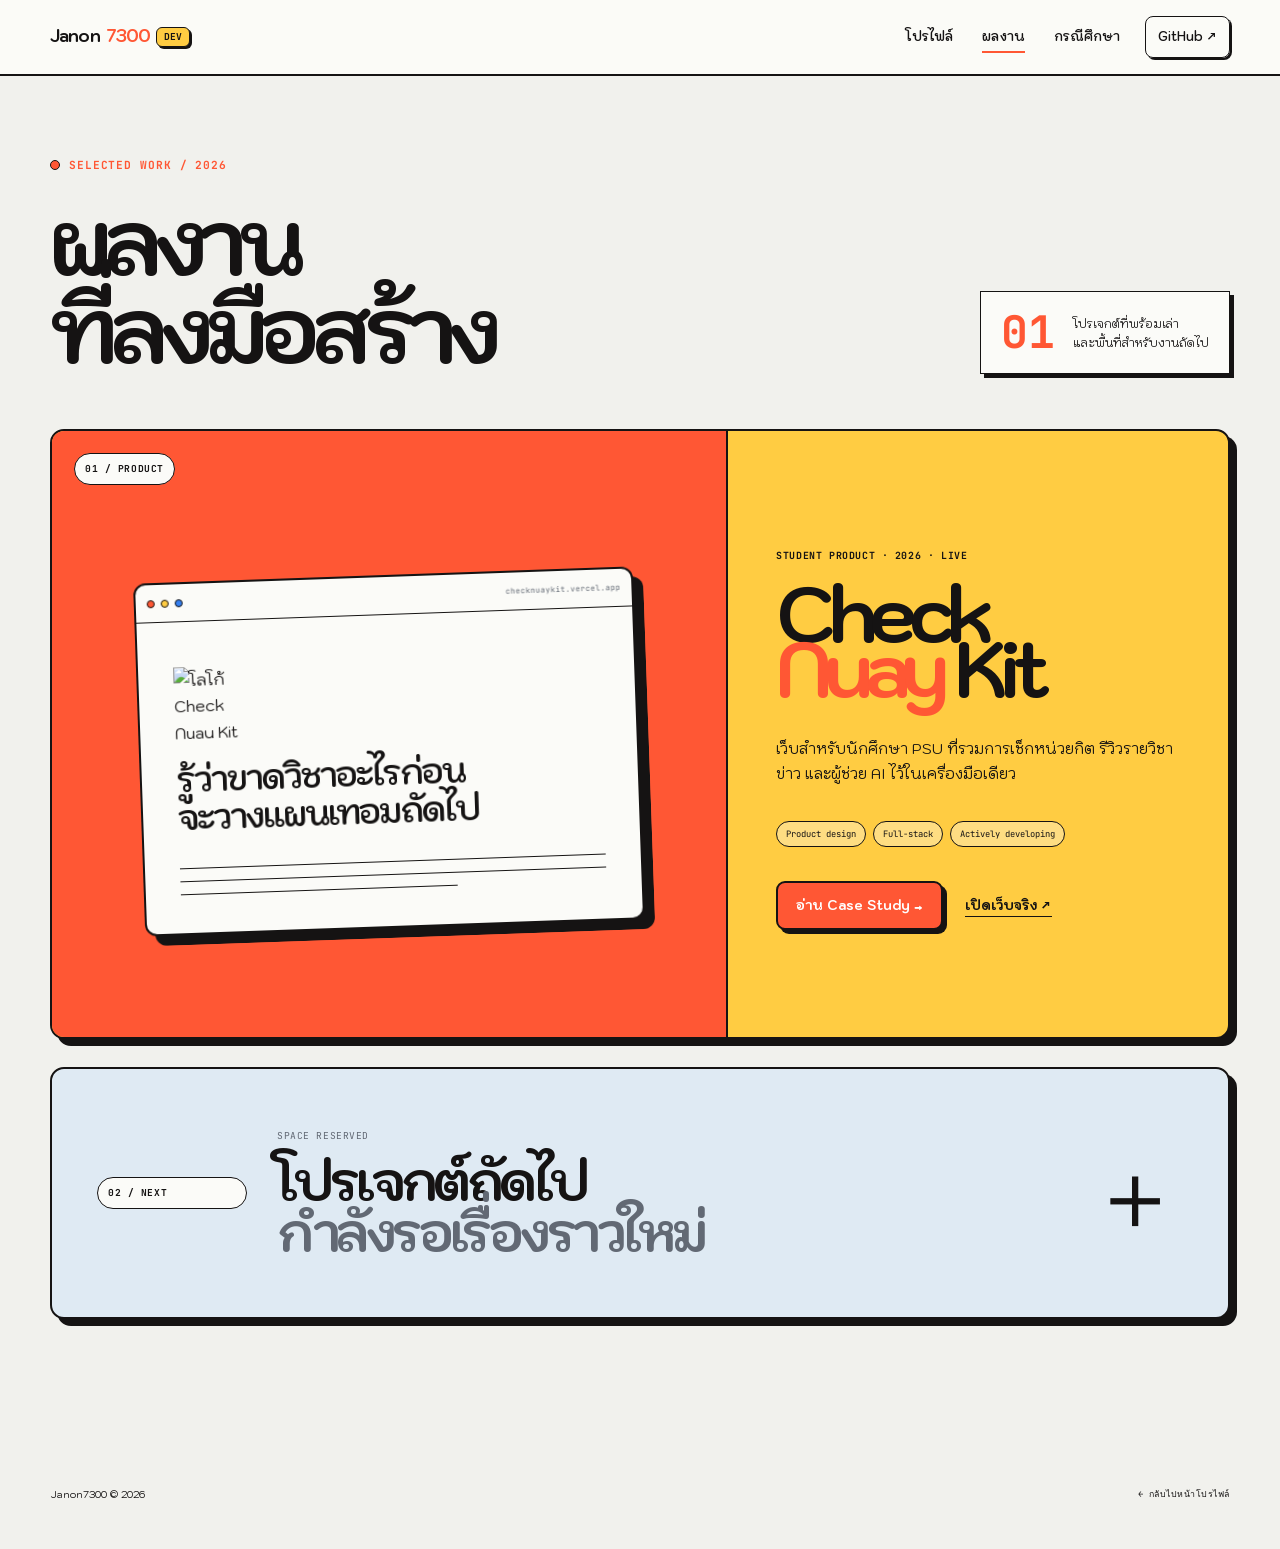
==== projects/index.html @ fec02f74 "Redesign portfolio as three-page case study" ====
<!doctype html>
<html lang="th">
<head>
  <meta charset="utf-8">
  <meta name="viewport" content="width=device-width, initial-scale=1">
  <meta name="description" content="ผลงานของ Janon7300 — ผลิตภัณฑ์ดิจิทัลที่ออกแบบและพัฒนาตั้งแต่แนวคิดถึงใช้งานจริง">
  <meta name="theme-color" content="#f1f1ed">
  <meta property="og:title" content="ผลงาน — Janon7300">
  <meta property="og:type" content="website">
  <meta property="og:url" content="https://janon7300.github.io/projects/">
  <link rel="canonical" href="https://janon7300.github.io/projects/">
  <link rel="preconnect" href="https://fonts.googleapis.com">
  <link rel="preconnect" href="https://fonts.gstatic.com" crossorigin>
  <link href="https://fonts.googleapis.com/css2?family=IBM+Plex+Sans:wght@400;500;600;700&family=IBM+Plex+Sans+Thai:wght@400;500;600;700&family=JetBrains+Mono:wght@400;500;600;700&family=Kodchasan:wght@400;500;600;700&display=swap" rel="stylesheet">
  <link rel="stylesheet" href="../assets/site.css">
  <script src="../assets/site.js" defer></script>
  <title>ผลงาน — Janon7300</title>
</head>
<body class="works-page">
  <a class="skip-link" href="#main">ข้ามไปเนื้อหา</a>
  <header class="site-header">
    <div class="header-inner wrap">
      <a class="brand" href="../">Janon <span>7300</span><b>DEV</b></a>
      <button class="menu-button" type="button" aria-expanded="false" aria-controls="site-nav">MENU</button>
      <nav id="site-nav" aria-label="เมนูหลัก">
        <a href="../">โปรไฟล์</a>
        <a class="is-current" href="./" aria-current="page">ผลงาน</a>
        <a href="./checknuaykit/">กรณีศึกษา</a>
        <a class="nav-github" href="https://github.com/Janon7300" target="_blank" rel="noreferrer">GitHub ↗</a>
      </nav>
    </div>
  </header>

  <main id="main" class="works-main wrap">
    <header class="works-heading" data-reveal>
      <div>
        <p class="eyebrow"><span></span> SELECTED WORK / 2026</p>
        <h1>ผลงาน<br>ที่ลงมือสร้าง</h1>
      </div>
      <div class="works-count">
        <strong>01</strong>
        <p>โปรเจกต์ที่พร้อมเล่า<br>และพื้นที่สำหรับงานถัดไป</p>
      </div>
    </header>

    <section class="project-list" aria-label="รายการผลงาน">
      <!-- คัดลอก article.project-row นี้เพื่อเพิ่มผลงานชิ้นใหม่ -->
      <article class="project-row project-featured" data-reveal>
        <div class="project-number mono">01 / PRODUCT</div>
        <div class="project-visual" data-tilt>
          <div class="browser-mock">
            <div class="browser-top"><i></i><i></i><i></i><span>checknuaykit.vercel.app</span></div>
            <div class="mock-content">
              <img src="https://checknuaykit.vercel.app/p2.png" alt="โลโก้ Check Nuay Kit" width="96" height="96" loading="lazy">
              <p>รู้ว่าขาดวิชาอะไรก่อน<br>จะวางแผนเทอมถัดไป</p>
              <div class="mock-lines"><span></span><span></span><span></span></div>
            </div>
          </div>
        </div>
        <div class="project-copy">
          <p class="mono project-kicker">STUDENT PRODUCT · 2026 · LIVE</p>
          <h2>Check<br><em>Nuay</em> Kit</h2>
          <p>เว็บสำหรับนักศึกษา PSU ที่รวมการเช็กหน่วยกิต รีวิวรายวิชา ข่าว และผู้ช่วย AI ไว้ในเครื่องมือเดียว</p>
          <ul class="tag-list" aria-label="บทบาท">
            <li>Product design</li><li>Full-stack</li><li>Actively developing</li>
          </ul>
          <div class="button-row">
            <a class="button button-primary" href="./checknuaykit/">อ่าน Case Study →</a>
            <a class="text-link" href="https://checknuaykit.vercel.app/" target="_blank" rel="noreferrer">เปิดเว็บจริง ↗</a>
          </div>
        </div>
      </article>

      <article class="project-row project-next" data-reveal>
        <div class="project-number mono">02 / NEXT</div>
        <div>
          <p class="mono">SPACE RESERVED</p>
          <h2>โปรเจกต์ถัดไป<br><span>กำลังรอเรื่องราวใหม่</span></h2>
        </div>
        <span class="next-symbol" aria-hidden="true">＋</span>
      </article>
    </section>
  </main>

  <footer class="site-footer wrap">
    <p>Janon7300 © 2026</p><a class="mono" href="../">← กลับไปหน้าโปรไฟล์</a>
  </footer>
</body>
</html>
---- assets/site.css ----
:root {
  --canvas: #f1f1ed;
  --paper: #fbfbf8;
  --ink: #151313;
  --muted: #626974;
  --coral: #ff5734;
  --yellow: #ffcc42;
  --blue: #dfeaf3;
  --electric: #347ff1;
  --line: 2px solid var(--ink);
  --shadow: 7px 7px 0 var(--ink);
  --wrap: min(1180px, calc(100% - 40px));
  --sans: "Kodchasan", "IBM Plex Sans Thai", sans-serif;
  --mono: "JetBrains Mono", monospace;
}

@view-transition { navigation: auto; }
* { box-sizing: border-box; }
html { scroll-behavior: smooth; scroll-padding-top: 92px; }
body { margin: 0; overflow-x: clip; color: var(--ink); background: var(--canvas); font-family: var(--sans); line-height: 1.65; }
a { color: inherit; text-decoration: none; }
img { display: block; max-width: 100%; }
button, a { -webkit-tap-highlight-color: transparent; }
button { font: inherit; }
::selection { color: var(--ink); background: var(--yellow); }
.wrap { width: var(--wrap); margin-inline: auto; }
.mono { font-family: var(--mono); letter-spacing: .06em; }
.skip-link { position: fixed; top: 8px; left: 8px; z-index: 100; padding: 10px 14px; color: #fff; background: var(--ink); transform: translateY(-150%); }
.skip-link:focus { transform: none; }
a:focus-visible, button:focus-visible { outline: 3px solid var(--electric); outline-offset: 4px; }

.site-header { position: sticky; top: 0; z-index: 40; background: color-mix(in srgb, var(--paper) 94%, transparent); border-bottom: var(--line); backdrop-filter: blur(14px); }
.header-inner { display: flex; min-height: 74px; align-items: center; justify-content: space-between; gap: 28px; }
.brand { display: inline-flex; align-items: center; gap: 6px; font-size: 1.05rem; font-weight: 700; letter-spacing: -.05em; view-transition-name: site-brand; }
.brand span { color: var(--coral); }
.brand b { padding: 1px 7px; background: var(--yellow); border: 1.5px solid var(--ink); border-radius: 6px; box-shadow: 2px 2px 0 var(--ink); font-family: var(--mono); font-size: .6rem; letter-spacing: 0; }
nav { display: flex; align-items: center; gap: 5px; }
nav a { position: relative; padding: 9px 12px; font-size: .8rem; font-weight: 600; }
nav a:not(.nav-github)::after { position: absolute; right: 12px; bottom: 4px; left: 12px; height: 2px; background: var(--coral); content: ""; transform: scaleX(0); transform-origin: right; transition: transform .25s; }
nav a:hover::after, nav a.is-current::after { transform: scaleX(1); transform-origin: left; }
.nav-github { margin-left: 8px; border: 1.5px solid var(--ink); border-radius: 8px; box-shadow: 2px 2px 0 var(--ink); transition: .2s; }
.nav-github:hover { background: var(--yellow); transform: translate(-1px, -1px); box-shadow: 4px 4px 0 var(--ink); }
.menu-button { display: none; padding: 7px 10px; color: var(--ink); background: var(--yellow); border: 1.5px solid var(--ink); border-radius: 6px; box-shadow: 2px 2px 0 var(--ink); font-family: var(--mono); font-size: .7rem; font-weight: 700; }

.eyebrow { display: flex; align-items: center; gap: 9px; margin: 0 0 24px; color: var(--coral); font-family: var(--mono); font-size: .7rem; font-weight: 700; letter-spacing: .08em; }
.eyebrow span { width: 10px; height: 10px; background: var(--coral); border: 1px solid var(--ink); border-radius: 50%; }
.button-row { display: flex; align-items: center; gap: 22px; flex-wrap: wrap; }
.button { display: inline-flex; align-items: center; justify-content: center; min-height: 49px; padding: 10px 18px; border: 2px solid var(--ink); border-radius: 9px; box-shadow: 4px 4px 0 var(--ink); font-size: .82rem; font-weight: 700; transition: .18s; }
.button:hover { transform: translate(-2px, -2px); box-shadow: 7px 7px 0 var(--ink); }
.button-primary { color: #fff; background: var(--coral); }
.button-secondary { background: var(--paper); }
.text-link { border-bottom: 1.5px solid var(--ink); font-size: .8rem; font-weight: 700; }
.text-link:hover { color: var(--coral); border-color: var(--coral); }

/* Profile */
.profile-hero { display: grid; grid-template-columns: minmax(0, .92fr) minmax(460px, 1.08fr); align-items: center; gap: clamp(50px, 8vw, 120px); min-height: calc(100vh - 74px); padding-block: 70px; }
.portrait-stage { position: relative; display: grid; place-items: center; aspect-ratio: 1; }
.portrait-stage::before, .portrait-stage::after { position: absolute; border-radius: 50%; content: ""; }
.portrait-stage::before { inset: 3%; border: 2px solid var(--ink); background: var(--paper); box-shadow: 10px 10px 0 var(--ink); }
.portrait-stage::after { inset: -3%; border: 2px dashed var(--coral); animation: spin 28s linear infinite; }
.portrait-placeholder { position: absolute; inset: 3%; overflow: hidden; border-radius: 50%; }
.portrait-placeholder::before { position: absolute; inset: 0; background: radial-gradient(circle at 35% 28%, #fff 0 5%, transparent 5.5%), linear-gradient(145deg, var(--blue), #fff); content: ""; }
.portrait-head { position: absolute; top: 25%; left: 50%; width: 28%; aspect-ratio: 1; background: var(--ink); border-radius: 50%; transform: translateX(-50%); }
.portrait-body { position: absolute; bottom: -18%; left: 50%; width: 68%; aspect-ratio: 1; background: var(--ink); border-radius: 50% 50% 28% 28%; transform: translateX(-50%); }
.portrait-index, .orbit-note { position: absolute; z-index: 2; padding: 7px 10px; border: 1.5px solid var(--ink); background: var(--yellow); box-shadow: 3px 3px 0 var(--ink); font-size: .65rem; font-weight: 700; }
.portrait-index { top: 5%; left: -2%; }
.orbit-note { right: -5%; bottom: 12%; background: var(--paper); transform: rotate(-4deg); }
.profile-sheet { padding: clamp(28px, 5vw, 58px); background: var(--paper); border: var(--line); border-radius: 12px; box-shadow: var(--shadow); }
.window-bar { display: flex; align-items: center; justify-content: space-between; padding-bottom: 20px; margin-bottom: 34px; border-bottom: 1.5px solid var(--ink); font-size: .65rem; }
.window-dots { display: flex; gap: 6px; }.window-dots i { width: 10px; height: 10px; border: 1px solid var(--ink); border-radius: 50%; }.window-dots i:nth-child(1){background:var(--electric)}.window-dots i:nth-child(2){background:var(--yellow)}.window-dots i:nth-child(3){background:var(--coral)}
.profile-sheet h1 { margin: 0; font-size: clamp(2.6rem, 5vw, 5.2rem); line-height: .98; letter-spacing: -.09em; }
.profile-sheet h1 em { color: var(--coral); font-style: normal; }
.profile-intro { max-width: 590px; margin: 30px 0; color: var(--muted); font-size: clamp(.95rem, 1.4vw, 1.1rem); }
.profile-facts { display: grid; grid-template-columns: 1fr 1fr; margin: 0 0 32px; border-top: 1px solid var(--ink); border-left: 1px solid var(--ink); }
.profile-facts div { padding: 13px 14px; border-right: 1px solid var(--ink); border-bottom: 1px solid var(--ink); }
.profile-facts dt { color: var(--coral); font-family: var(--mono); font-size: .6rem; font-weight: 700; }
.profile-facts dd { margin: 3px 0 0; font-size: .78rem; }
.profile-strip { overflow: hidden; padding: 16px 0; color: var(--paper); background: var(--ink); border-block: var(--line); }
.marquee-track { display: flex; align-items: center; gap: 35px; width: max-content; animation: marquee 25s linear infinite; font-size: .72rem; }
.marquee-track i { color: var(--yellow); font-style: normal; }
.profile-next { display: flex; align-items: end; justify-content: space-between; padding-block: 90px; border-bottom: 1px solid var(--ink); }
.profile-next p { margin: 0; color: var(--coral); font-size: .7rem; }
.profile-next a { max-width: 700px; font-size: clamp(2rem, 5vw, 5rem); font-weight: 600; line-height: 1.1; letter-spacing: -.07em; }
.profile-next a span { color: var(--coral); }

/* Works */
.works-main { min-height: 100vh; padding-block: 80px 120px; }
.works-heading { display: grid; grid-template-columns: 1fr auto; align-items: end; gap: 50px; margin-bottom: 55px; }
.works-heading h1, .section-heading h2 { margin: 0; font-size: clamp(3.2rem, 7vw, 7.5rem); line-height: .98; letter-spacing: -.08em; }
.works-count { display: flex; align-items: center; gap: 18px; padding: 18px 20px; border: 1.5px solid var(--ink); background: var(--paper); box-shadow: 4px 4px 0 var(--ink); }
.works-count strong { color: var(--coral); font-family: var(--mono); font-size: 2.8rem; line-height: 1; }.works-count p { margin: 0; font-size: .72rem; }
.project-list { display: grid; gap: 28px; }
.project-row { position: relative; border: var(--line); border-radius: 14px; box-shadow: var(--shadow); }
.project-featured { display: grid; grid-template-columns: 1.15fr .85fr; min-height: 610px; overflow: hidden; background: var(--yellow); }
.project-number { position: absolute; z-index: 3; top: 22px; left: 22px; padding: 7px 10px; background: var(--paper); border: 1px solid var(--ink); border-radius: 50px; font-size: .6rem; font-weight: 700; }
.project-visual { display: grid; place-items: center; padding: 85px 50px 50px; background: var(--coral); border-right: var(--line); transform-style: preserve-3d; transition: transform .18s ease-out; }
.browser-mock { width: min(100%, 500px); overflow: hidden; background: var(--paper); border: var(--line); border-radius: 12px; box-shadow: 10px 10px 0 var(--ink); transform: rotate(-2deg) translateZ(20px); }
.browser-top { display: flex; align-items: center; gap: 6px; min-height: 38px; padding: 8px 11px; border-bottom: 1.5px solid var(--ink); }.browser-top i { width: 8px;height:8px;border:1px solid var(--ink);border-radius:50%}.browser-top i:nth-child(1){background:var(--coral)}.browser-top i:nth-child(2){background:var(--yellow)}.browser-top i:nth-child(3){background:var(--electric)}.browser-top span{margin-left:auto;color:var(--muted);font-family:var(--mono);font-size:.48rem}
.mock-content { padding: 45px 35px 38px; }.mock-content img { width: 72px; height: 72px; object-fit: contain; }.mock-content p { margin: 22px 0 30px; font-size: clamp(1.5rem, 2.6vw, 2.7rem); font-weight: 600; line-height: 1.15; letter-spacing: -.06em; }.mock-lines { display:grid;gap:12px }.mock-lines span { height: 1px; background: var(--ink); }.mock-lines span:last-child{width:65%}
.project-copy { display: flex; flex-direction: column; align-items: flex-start; justify-content: center; padding: 65px 48px; }.project-kicker { font-size: .62rem; font-weight: 700; }.project-copy h2 { margin: 12px 0 26px; font-size: clamp(3.5rem, 6vw, 6.8rem); line-height: .72; letter-spacing: -.1em; }.project-copy h2 em { color: var(--coral); font-style: normal; }.project-copy>p:not(.project-kicker){font-size:.92rem}.tag-list { display:flex;flex-wrap:wrap;gap:7px;padding:0;margin:20px 0 34px;list-style:none}.tag-list li { padding:5px 9px;border:1px solid var(--ink);border-radius:50px;background:color-mix(in srgb,var(--paper) 35%,transparent);font-family:var(--mono);font-size:.55rem}
.project-next { display: grid; grid-template-columns: 150px 1fr auto; align-items: center; gap: 30px; min-height: 230px; padding: 45px; background: var(--blue); }.project-next .project-number{position:static}.project-next p{margin:0;color:var(--muted);font-size:.6rem}.project-next h2{margin:12px 0 0;font-size:clamp(1.8rem,4vw,3.6rem);line-height:1;letter-spacing:-.07em}.project-next h2 span{color:var(--muted)}.next-symbol{font-size:6rem;font-weight:200}

/* Case study */
.case-hero { display:grid;grid-template-columns:1.1fr .9fr;gap:70px;align-items:center;min-height:calc(100vh - 74px);padding-block:70px}.case-title h1{margin:0;font-size:clamp(5rem,10vw,10rem);line-height:.69;letter-spacing:-.12em}.case-title h1 em{color:var(--coral);font-style:normal}.case-title>p:last-child{margin:45px 0 0;font-size:clamp(1.2rem,2vw,1.7rem);font-weight:500}.case-poster{position:relative;padding:30px 32px 34px;background:var(--yellow);border:var(--line);border-radius:14px;box-shadow:10px 10px 0 var(--ink);transform:rotate(2deg);transition:transform .18s ease-out}.poster-head{display:flex;justify-content:space-between;padding-bottom:20px;border-bottom:1px solid var(--ink);font-size:.55rem}.case-poster img{width:80px;height:80px;margin:45px 0 20px;object-fit:contain}.case-poster p{margin:0 0 35px;font-size:clamp(2.1rem,4vw,4.5rem);font-weight:600;line-height:.98;letter-spacing:-.08em}.case-poster a{display:inline-block;border-bottom:2px solid var(--ink);font-size:.78rem;font-weight:700}.case-meta{grid-column:1/-1;display:grid;grid-template-columns:repeat(3,1fr);margin:0;border-top:1px solid var(--ink);border-left:1px solid var(--ink)}.case-meta div{padding:15px 18px;border-right:1px solid var(--ink);border-bottom:1px solid var(--ink)}.case-meta dt{color:var(--coral);font-family:var(--mono);font-size:.55rem;font-weight:700}.case-meta dd{margin:5px 0 0;font-size:.75rem}
.case-section { padding-block: clamp(80px,9vw,130px); border-top: 1.5px solid var(--ink); }.section-heading{margin-bottom:65px}.section-heading .mono{margin:0 0 28px;color:var(--coral);font-size:.65rem;font-weight:700}.section-heading h2{font-size:clamp(3rem,6.5vw,7rem)}.split-heading{display:grid;grid-template-columns:.55fr 1.2fr .65fr;align-items:end;gap:40px}.split-heading>*{margin:0}.split-heading .mono{align-self:start}.split-heading>p:last-child{color:var(--muted);font-size:.86rem}
.problem-flow{display:grid;grid-template-columns:1fr 160px .8fr;align-items:center;gap:30px;padding:55px;background:var(--paper);border:var(--line);box-shadow:var(--shadow)}.scatter-cards{display:grid;grid-template-columns:1fr 1fr;gap:12px}.scatter-cards span{display:grid;place-items:center;min-height:85px;padding:12px;background:var(--blue);border:1.5px solid var(--ink);box-shadow:3px 3px 0 var(--ink);font-family:var(--mono);font-size:.65rem;font-weight:700;transform:rotate(var(--r))}.flow-arrow{display:flex;flex-direction:column;align-items:center;gap:10px;text-align:center}.flow-arrow i{width:100%;height:2px;background:var(--ink);position:relative}.flow-arrow i::after{position:absolute;right:-2px;top:-5px;width:10px;height:10px;border-top:2px solid;border-right:2px solid;content:"";transform:rotate(45deg)}.flow-arrow b{color:var(--coral);font-size:.65rem}.solution-card{display:grid;place-items:center;min-height:230px;padding:25px;background:var(--yellow);border:var(--line);box-shadow:6px 6px 0 var(--ink);text-align:center}.solution-card img{width:64px;height:64px;object-fit:contain}.solution-card strong{font-family:var(--mono);font-size:1rem}.case-lead{max-width:800px;margin:65px auto 0;font-size:clamp(1.1rem,2vw,1.5rem);font-weight:500;text-align:center}
.feature-grid{display:grid;grid-template-columns:1fr 1fr;border-top:var(--line);border-left:var(--line);box-shadow:var(--shadow)}.feature-card{min-height:330px;padding:32px;border-right:var(--line);border-bottom:var(--line)}.feature-card span{font-size:.55rem;font-weight:700}.feature-card strong{display:block;margin:55px 0 20px;font-size:clamp(2rem,4vw,4rem);line-height:1.05;letter-spacing:-.07em}.feature-card p{max-width:470px;margin:0;font-size:.8rem}.feature-card.coral{background:var(--coral)}.feature-card.yellow{background:var(--yellow)}.feature-card.blue{background:var(--blue)}.feature-card.paper{background:var(--paper)}
.process-section,.delivery-section{color:var(--paper);background:var(--ink)}.light-heading h2,.light-heading>p:last-child{color:var(--paper)}.process-line{display:grid;grid-template-columns:repeat(5,1fr);padding:0;margin:0;list-style:none;border-top:1px solid #777;border-left:1px solid #777}.process-line li{min-height:290px;padding:25px 20px;border-right:1px solid #777;border-bottom:1px solid #777}.process-line li>span{display:grid;place-items:center;width:34px;height:34px;color:var(--ink);background:var(--yellow);border-radius:50%;font-family:var(--mono);font-size:.65rem}.process-line strong{display:block;margin:65px 0 15px;font-size:1.2rem}.process-line p{margin:0;color:#adb3b9;font-size:.72rem}
.pipeline{display:grid;grid-template-columns:repeat(7,auto);align-items:center;justify-content:space-between;gap:13px}.pipeline>div{display:flex;flex-direction:column;justify-content:space-between;width:200px;min-height:190px;padding:22px;background:var(--paper);border:var(--line);box-shadow:5px 5px 0 var(--ink)}.pipeline>div span{color:var(--coral);font-size:.55rem}.pipeline>div strong{font-size:1.35rem;line-height:1.2}.pipeline>i{font-size:2rem;font-style:normal}.pipeline .pipeline-result{background:var(--yellow)}.privacy-note{display:grid;grid-template-columns:180px 1fr;gap:30px;max-width:780px;margin:65px 0 0 auto;padding:25px 28px;color:var(--paper);background:var(--ink);border-left:8px solid var(--coral)}.privacy-note b{font-family:var(--mono);font-size:.7rem}.privacy-note p{margin:0;font-size:.82rem}
.seo-section{display:grid;grid-template-columns:1fr 1fr;gap:70px}.seo-section .section-heading{grid-column:1/-1;margin-bottom:0}.search-demo{align-self:start;padding:24px;background:var(--paper);border:var(--line);box-shadow:var(--shadow)}.search-box>span{font-size:.58rem}.search-box>div{display:flex;justify-content:space-between;margin:15px 0 25px;padding:12px 16px;border:1.5px solid var(--ink);border-radius:30px;font-size:.8rem}.search-box b{animation:blink 1s step-end infinite}.search-box i{font-style:normal}.search-result{padding:20px;border-left:4px solid var(--electric)}.search-result small{color:#247148}.search-result strong{display:block;margin:6px 0;color:#284bb5;font-size:1.15rem}.search-result p{margin:0;color:var(--muted);font-family:"IBM Plex Sans Thai",sans-serif;font-size:.8rem}.seo-checklist{padding:0;margin:0;list-style:none;border-top:1px solid var(--ink)}.seo-checklist li{display:grid;grid-template-columns:50px 1fr 1.4fr;gap:16px;align-items:center;padding:18px 0;border-bottom:1px solid var(--ink)}.seo-checklist b{color:var(--coral);font-family:var(--mono);font-size:.7rem}.seo-checklist span{font-weight:700}.seo-checklist small{color:var(--muted)}
.delivery-map{display:grid;grid-template-columns:1fr 80px 1fr 80px 1fr 80px 1fr;align-items:center}.delivery-node{min-height:210px;padding:22px;border:1px solid #777}.delivery-node>span{display:grid;place-items:center;width:30px;height:30px;color:var(--ink);background:var(--paper);border-radius:50%;font-family:var(--mono);font-size:.55rem}.delivery-node strong{display:block;margin:60px 0 8px;font-family:var(--mono);font-size:.85rem}.delivery-node small{color:#adb3b9}.delivery-node.accent{color:var(--ink);background:var(--yellow);border-color:var(--yellow)}.delivery-node.accent small{color:#5a4a12}.delivery-path{position:relative;height:2px;background:#777}.delivery-path i{position:absolute;top:-3px;width:8px;height:8px;background:var(--coral);border-radius:50%;animation:packet 2.4s linear infinite}.delivery-path i:nth-child(2){animation-delay:.8s}.delivery-path i:nth-child(3){animation-delay:1.6s}.performance-notes{display:grid;grid-template-columns:repeat(3,1fr);gap:25px;margin-top:65px}.performance-notes article{padding:25px;border-top:1px solid #777}.performance-notes span{color:var(--coral);font-size:.58rem}.performance-notes h3{font-size:1.3rem}.performance-notes p{color:#adb3b9;font-size:.75rem}
.stack-grid{display:grid;grid-template-columns:repeat(4,1fr);border-top:var(--line);border-left:var(--line);box-shadow:var(--shadow)}.stack-grid article{min-height:260px;padding:25px;border-right:var(--line);border-bottom:var(--line);background:var(--paper)}.stack-grid article:nth-child(2){background:var(--yellow)}.stack-grid article:nth-child(3){background:var(--blue)}.stack-grid article:nth-child(4){background:var(--coral)}.stack-grid span{font-family:var(--mono);font-size:.6rem}.stack-grid h3{margin:70px 0 12px;font-size:1.4rem}.stack-grid p{margin:0;font-size:.75rem}
.case-outro{padding:clamp(100px,14vw,190px) 0;color:var(--paper);background:var(--ink);text-align:center}.case-outro .mono{color:var(--yellow);font-size:.65rem}.case-outro h2{max-width:1050px;margin:35px auto 55px;font-size:clamp(2.7rem,6vw,6.8rem);line-height:1.03;letter-spacing:-.08em}.case-outro h2 em{color:var(--coral);font-style:normal}.centered{justify-content:center}
.site-footer{display:flex;align-items:center;justify-content:space-between;min-height:110px;font-size:.65rem}.site-footer .mono{font-size:.55rem}

[data-reveal] { opacity: 0; transform: translateY(28px); transition: opacity .7s ease, transform .7s cubic-bezier(.2,.75,.25,1); transition-delay: var(--delay, 0ms); }
[data-reveal].is-visible { opacity: 1; transform: none; }
@keyframes spin { to{transform:rotate(360deg)} }
@keyframes marquee { to{transform:translateX(-50%)} }
@keyframes blink { 50%{opacity:0} }
@keyframes packet { from{left:0} to{left:calc(100% - 8px)} }

@media (max-width: 1000px) {
  .profile-hero { grid-template-columns: 1fr; padding-block: 55px 75px; }.portrait-stage{width:min(600px,88vw);margin:auto}.profile-sheet{margin-top:-20px;z-index:2}
  .project-featured{grid-template-columns:1fr}.project-visual{min-height:510px;border-right:0;border-bottom:var(--line)}
  .case-hero{grid-template-columns:1fr;padding-bottom:90px}.case-poster{width:min(600px,90%);margin:auto}.split-heading{grid-template-columns:1fr}.split-heading .mono{margin-bottom:5px}.split-heading>p:last-child{max-width:600px}.problem-flow{grid-template-columns:1fr}.flow-arrow{transform:rotate(90deg);width:120px;margin:auto}.feature-grid{grid-template-columns:1fr 1fr}.process-line{grid-template-columns:1fr 1fr}.process-line li:last-child{grid-column:1/-1}.pipeline{grid-template-columns:1fr}.pipeline>div{width:100%}.pipeline>i{transform:rotate(90deg);text-align:center}.seo-section{grid-template-columns:1fr}.delivery-map{grid-template-columns:1fr}.delivery-path{width:2px;height:60px;margin:auto}.delivery-path i{left:-3px;animation-name:packet-vertical}.stack-grid{grid-template-columns:1fr 1fr}
  @keyframes packet-vertical{from{top:0}to{top:calc(100% - 8px)}}
}

@media (max-width: 700px) {
  :root{--wrap:min(1180px,calc(100% - 28px));--shadow:5px 5px 0 var(--ink)}
  .header-inner{min-height:64px}.menu-button{display:block}nav{position:absolute;top:calc(100% + 2px);right:14px;left:14px;display:none;flex-direction:column;align-items:stretch;padding:10px;background:var(--paper);border:var(--line);box-shadow:5px 5px 0 var(--ink)}nav.is-open{display:flex}nav a{padding:12px}.nav-github{margin:5px 0 0;text-align:center}
  .profile-hero{min-height:auto;gap:38px}.portrait-stage{width:90vw}.portrait-index{left:0}.orbit-note{right:0}.profile-sheet{padding:25px 21px}.profile-sheet h1{font-size:clamp(2.65rem,13vw,4.2rem)}.profile-facts{grid-template-columns:1fr}.profile-next{display:block;padding-block:70px}.profile-next p{margin-bottom:20px}
  .works-main{padding-block:55px 90px}.works-heading{grid-template-columns:1fr}.works-count{width:100%}.project-featured{min-height:0}.project-visual{min-height:390px;padding:75px 24px 35px}.project-copy{padding:45px 25px}.project-copy h2{font-size:4.5rem}.project-next{grid-template-columns:1fr;padding:32px}.project-next .project-number{width:max-content}.next-symbol{position:absolute;right:20px;top:15px;font-size:4rem}
  .case-hero{min-height:auto;gap:50px;padding-block:55px 80px}.case-title h1{font-size:clamp(5rem,24vw,8rem)}.case-poster{width:95%;padding:25px}.case-meta{grid-template-columns:1fr}.case-section{padding-block:85px}.section-heading{margin-bottom:45px}.section-heading h2,.works-heading h1{font-size:clamp(3.2rem,15vw,5rem)}.problem-flow{padding:28px 20px}.scatter-cards{grid-template-columns:1fr}.solution-card{min-height:190px}.feature-grid{grid-template-columns:1fr}.feature-card{min-height:290px;padding:25px}.process-line{grid-template-columns:1fr}.process-line li,.process-line li:last-child{grid-column:auto;min-height:210px}.process-line strong{margin-top:40px}.privacy-note{grid-template-columns:1fr}.seo-checklist li{grid-template-columns:38px 1fr}.seo-checklist small{grid-column:2}.performance-notes{grid-template-columns:1fr}.stack-grid{grid-template-columns:1fr}.stack-grid article{min-height:220px}.case-outro h2{font-size:clamp(2.5rem,12vw,4.5rem)}.site-footer{display:block;padding-block:35px}
}

@media (prefers-reduced-motion: reduce) {
  html{scroll-behavior:auto}*,*::before,*::after{animation-duration:.01ms!important;animation-iteration-count:1!important;transition-duration:.01ms!important}[data-reveal]{opacity:1;transform:none}
}
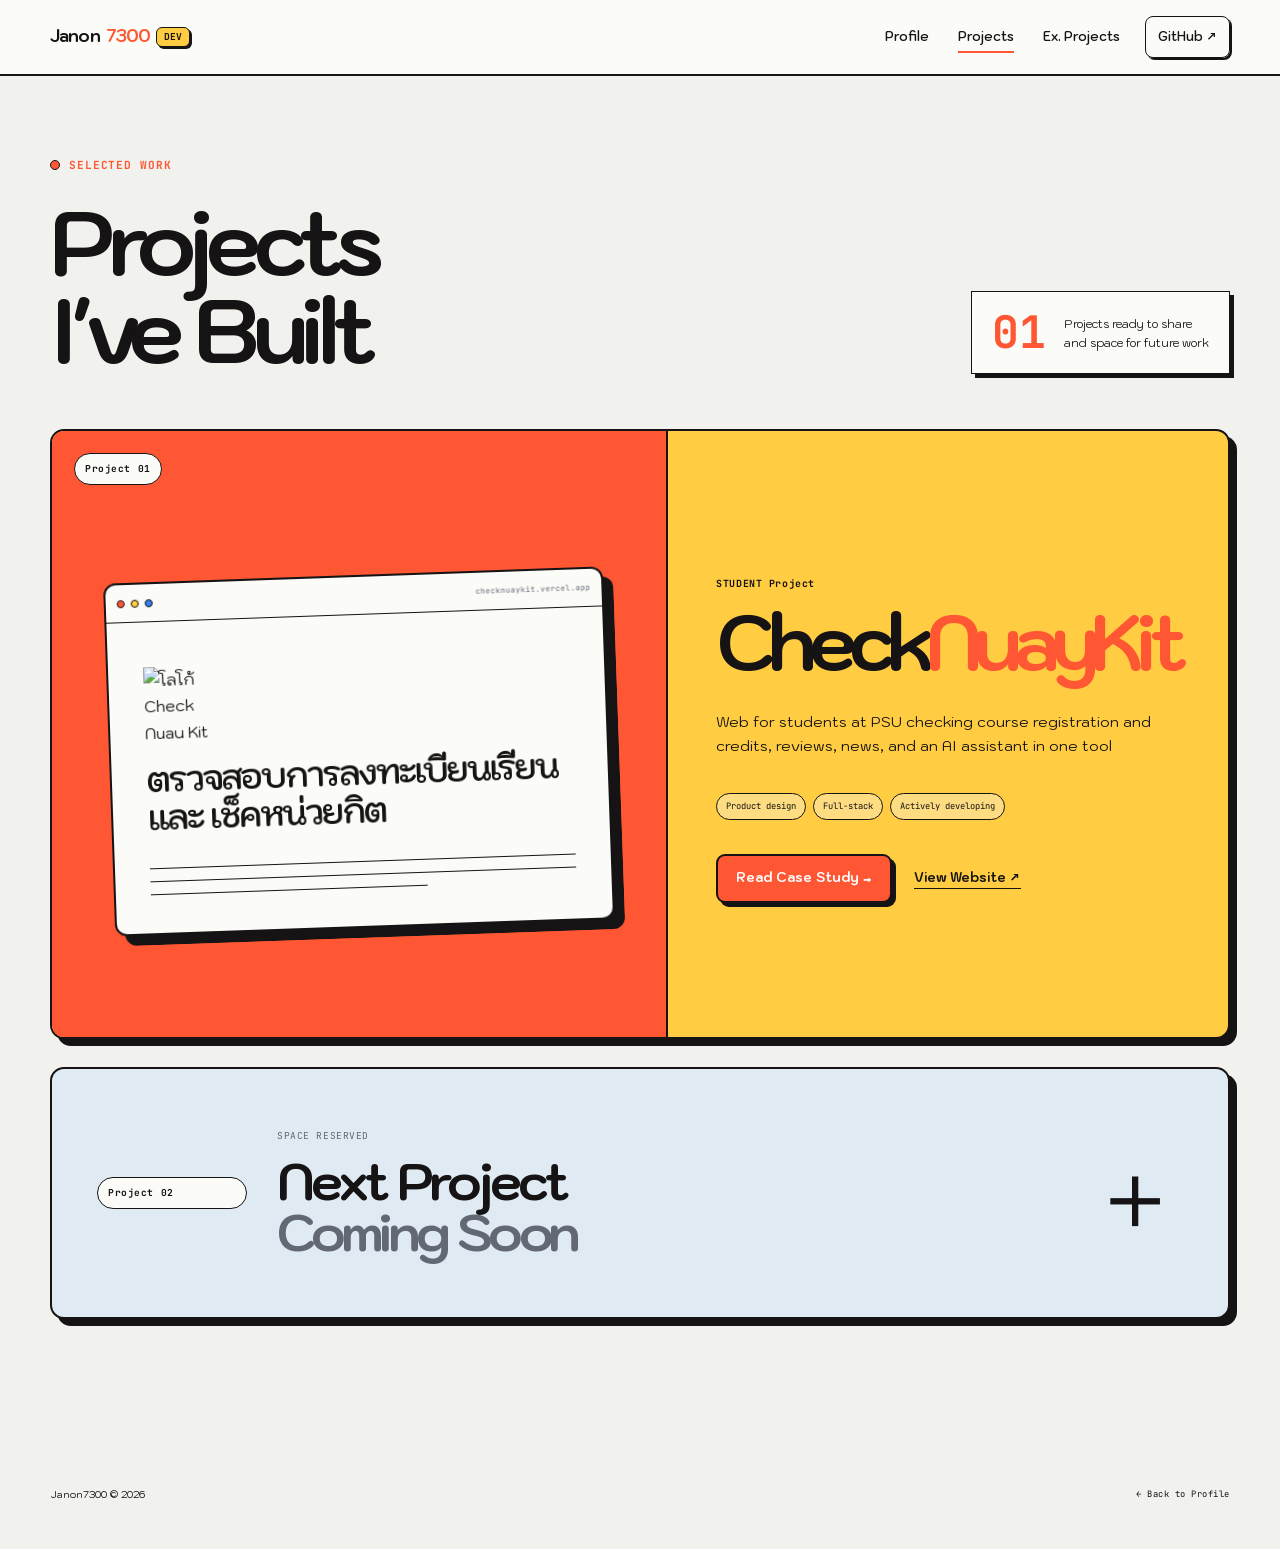
==== commit c2d12552: "port1" ====
--- a/projects/index.html
+++ b/projects/index.html
@@ -14,7 +14,7 @@
   <link href="https://fonts.googleapis.com/css2?family=IBM+Plex+Sans:wght@400;500;600;700&family=IBM+Plex+Sans+Thai:wght@400;500;600;700&family=JetBrains+Mono:wght@400;500;600;700&family=Kodchasan:wght@400;500;600;700&display=swap" rel="stylesheet">
   <link rel="stylesheet" href="../assets/site.css">
   <script src="../assets/site.js" defer></script>
-  <title>ผลงาน — Janon7300</title>
+  <title>Projects Janon7300</title>
 </head>
 <body class="works-page">
   <a class="skip-link" href="#main">ข้ามไปเนื้อหา</a>
@@ -23,9 +23,9 @@
       <a class="brand" href="../">Janon <span>7300</span><b>DEV</b></a>
       <button class="menu-button" type="button" aria-expanded="false" aria-controls="site-nav">MENU</button>
       <nav id="site-nav" aria-label="เมนูหลัก">
-        <a href="../">โปรไฟล์</a>
-        <a class="is-current" href="./" aria-current="page">ผลงาน</a>
-        <a href="./checknuaykit/">กรณีศึกษา</a>
+        <a href="../">Profile</a>
+        <a class="is-current" href="./" aria-current="page">Projects</a>
+        <a href="./checknuaykit/">Ex. Projects</a>
         <a class="nav-github" href="https://github.com/Janon7300" target="_blank" rel="noreferrer">GitHub ↗</a>
       </nav>
     </div>
@@ -34,48 +34,48 @@
   <main id="main" class="works-main wrap">
     <header class="works-heading" data-reveal>
       <div>
-        <p class="eyebrow"><span></span> SELECTED WORK / 2026</p>
-        <h1>ผลงาน<br>ที่ลงมือสร้าง</h1>
+        <p class="eyebrow"><span></span> SELECTED WORK </p>
+        <h1>Projects<br>I've Built</h1>
       </div>
       <div class="works-count">
         <strong>01</strong>
-        <p>โปรเจกต์ที่พร้อมเล่า<br>และพื้นที่สำหรับงานถัดไป</p>
+        <p>Projects ready to share<br>and space for future work</p>
       </div>
     </header>
 
     <section class="project-list" aria-label="รายการผลงาน">
       <!-- คัดลอก article.project-row นี้เพื่อเพิ่มผลงานชิ้นใหม่ -->
       <article class="project-row project-featured" data-reveal>
-        <div class="project-number mono">01 / PRODUCT</div>
+        <div class="project-number mono">Project 01</div>
         <div class="project-visual" data-tilt>
           <div class="browser-mock">
             <div class="browser-top"><i></i><i></i><i></i><span>checknuaykit.vercel.app</span></div>
             <div class="mock-content">
               <img src="https://checknuaykit.vercel.app/p2.png" alt="โลโก้ Check Nuay Kit" width="96" height="96" loading="lazy">
-              <p>รู้ว่าขาดวิชาอะไรก่อน<br>จะวางแผนเทอมถัดไป</p>
+              <p>ตรวจสอบการลงทะเบียนเรียน<br>และ เช็คหน่วยกิต</p>
               <div class="mock-lines"><span></span><span></span><span></span></div>
             </div>
           </div>
         </div>
         <div class="project-copy">
-          <p class="mono project-kicker">STUDENT PRODUCT · 2026 · LIVE</p>
-          <h2>Check<br><em>Nuay</em> Kit</h2>
-          <p>เว็บสำหรับนักศึกษา PSU ที่รวมการเช็กหน่วยกิต รีวิวรายวิชา ข่าว และผู้ช่วย AI ไว้ในเครื่องมือเดียว</p>
+          <p class="mono project-kicker">STUDENT Project </p>
+          <h2>Check<em>NuayKit</em></h2>
+          <p>Web for students at PSU checking course registration and credits, reviews, news, and an AI assistant in one tool</p>
           <ul class="tag-list" aria-label="บทบาท">
             <li>Product design</li><li>Full-stack</li><li>Actively developing</li>
           </ul>
           <div class="button-row">
-            <a class="button button-primary" href="./checknuaykit/">อ่าน Case Study →</a>
-            <a class="text-link" href="https://checknuaykit.vercel.app/" target="_blank" rel="noreferrer">เปิดเว็บจริง ↗</a>
+            <a class="button button-primary" href="./checknuaykit/">Read Case Study →</a>
+            <a class="text-link" href="https://checknuaykit.vercel.app/" target="_blank" rel="noreferrer">View Website ↗</a>
           </div>
         </div>
       </article>
 
       <article class="project-row project-next" data-reveal>
-        <div class="project-number mono">02 / NEXT</div>
+        <div class="project-number mono">Project 02</div>
         <div>
           <p class="mono">SPACE RESERVED</p>
-          <h2>โปรเจกต์ถัดไป<br><span>กำลังรอเรื่องราวใหม่</span></h2>
+          <h2>Next Project<br><span>Coming Soon</span></h2>
         </div>
         <span class="next-symbol" aria-hidden="true">＋</span>
       </article>
@@ -83,7 +83,7 @@
   </main>
 
   <footer class="site-footer wrap">
-    <p>Janon7300 © 2026</p><a class="mono" href="../">← กลับไปหน้าโปรไฟล์</a>
+    <p>Janon7300 © 2026</p><a class="mono" href="../">← Back to Profile</a>
   </footer>
 </body>
 </html>
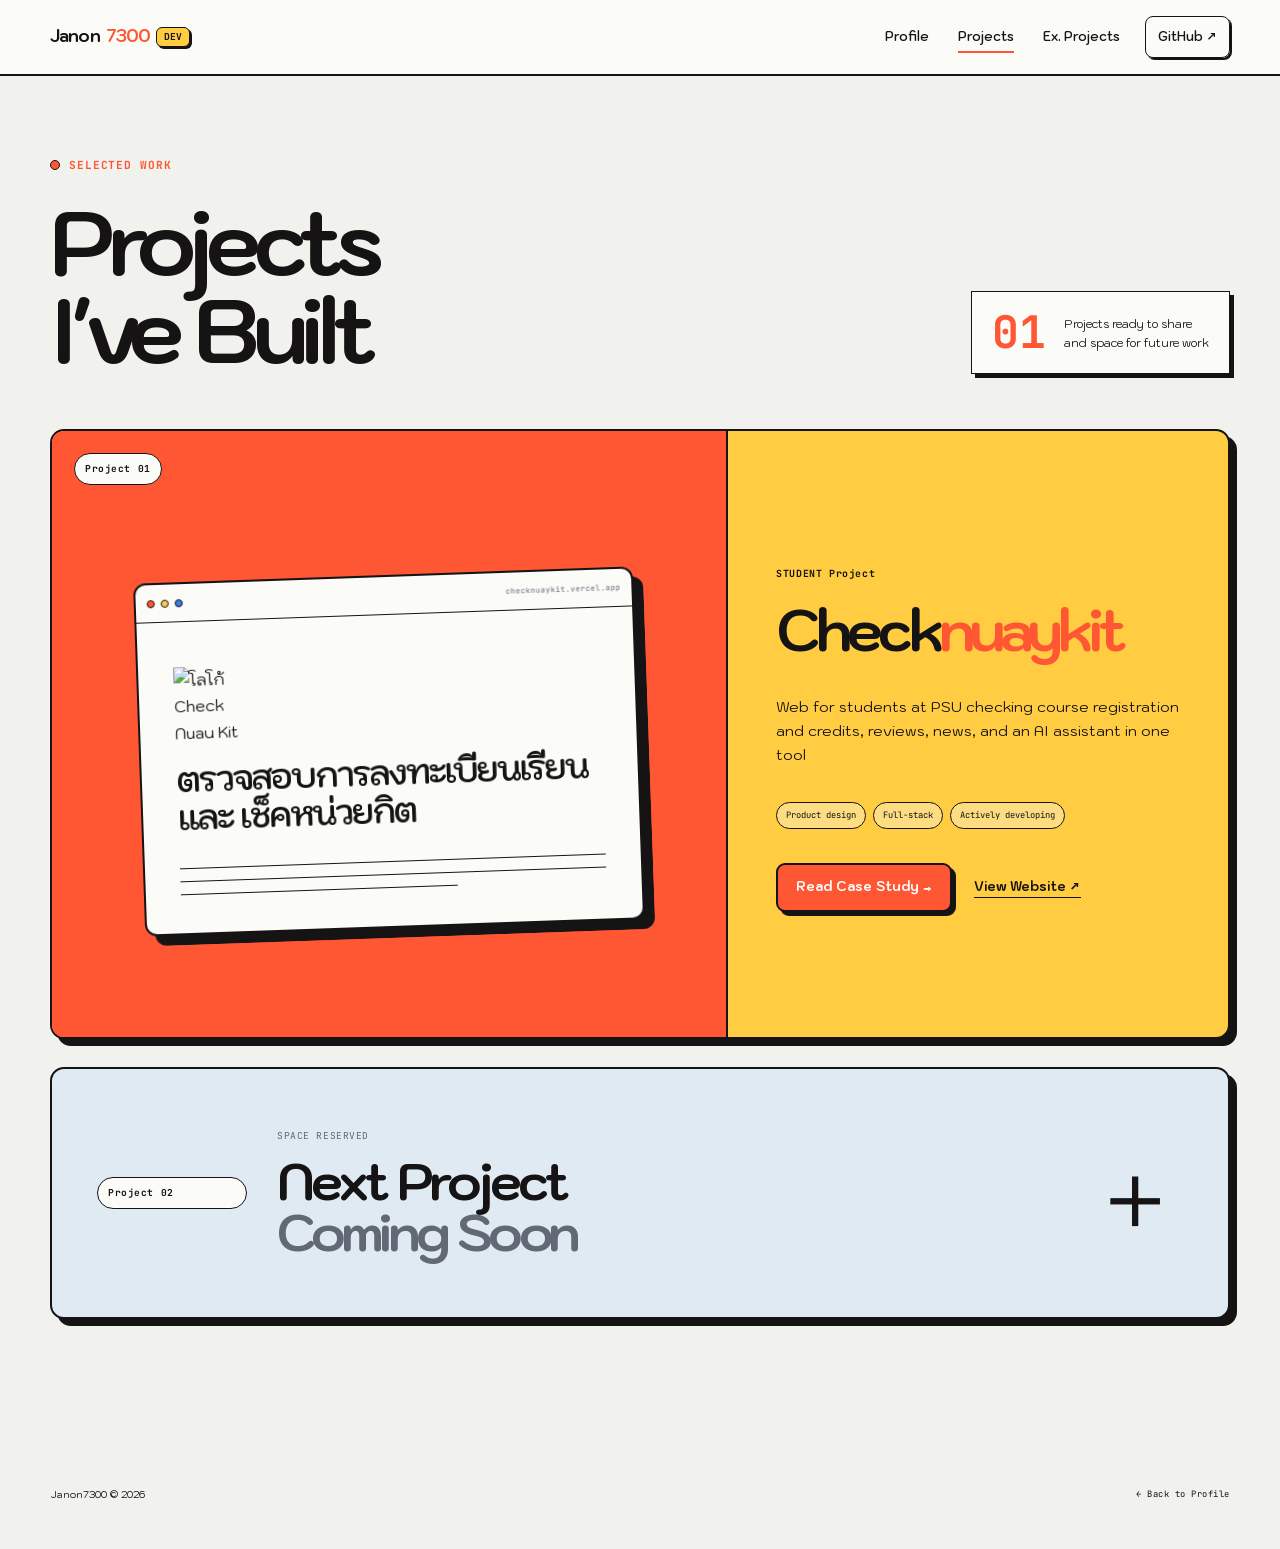
==== commit 8eab5cf1: "7" ====
--- a/projects/index.html
+++ b/projects/index.html
@@ -59,7 +59,7 @@
         </div>
         <div class="project-copy">
           <p class="mono project-kicker">STUDENT Project </p>
-          <h2>Check<em>NuayKit</em></h2>
+          <h2>Check<em>nuaykit</em></h2>
           <p>Web for students at PSU checking course registration and credits, reviews, news, and an AI assistant in one tool</p>
           <ul class="tag-list" aria-label="บทบาท">
             <li>Product design</li><li>Full-stack</li><li>Actively developing</li>
--- a/assets/site.css
+++ b/assets/site.css
@@ -68,9 +68,11 @@
 .profile-sheet { padding: clamp(28px, 5vw, 58px); background: var(--paper); border: var(--line); border-radius: 12px; box-shadow: var(--shadow); }
 .window-bar { display: flex; align-items: center; justify-content: space-between; padding-bottom: 20px; margin-bottom: 34px; border-bottom: 1.5px solid var(--ink); font-size: .65rem; }
 .window-dots { display: flex; gap: 6px; }.window-dots i { width: 10px; height: 10px; border: 1px solid var(--ink); border-radius: 50%; }.window-dots i:nth-child(1){background:var(--electric)}.window-dots i:nth-child(2){background:var(--yellow)}.window-dots i:nth-child(3){background:var(--coral)}
-.profile-sheet h1 { margin: 0; font-size: clamp(2.6rem, 5vw, 5.2rem); line-height: .98; letter-spacing: -.09em; }
+.profile-sheet h1 { margin: 0; font-size: clamp(2.6rem, 4.6vw, 4.8rem); line-height: .94; letter-spacing: -.085em; }
+.profile-sheet h1 span, .profile-sheet h1 em { display: block; }
 .profile-sheet h1 em { color: var(--coral); font-style: normal; }
 .profile-intro { max-width: 590px; margin: 30px 0; color: var(--muted); font-size: clamp(.95rem, 1.4vw, 1.1rem); }
+.profile-note { margin: -14px 0 30px; padding: 11px 13px; color: var(--muted); background: var(--blue); border-left: 4px solid var(--electric); font-size: .72rem; }
 .profile-facts { display: grid; grid-template-columns: 1fr 1fr; margin: 0 0 32px; border-top: 1px solid var(--ink); border-left: 1px solid var(--ink); }
 .profile-facts div { padding: 13px 14px; border-right: 1px solid var(--ink); border-bottom: 1px solid var(--ink); }
 .profile-facts dt { color: var(--coral); font-family: var(--mono); font-size: .6rem; font-weight: 700; }
@@ -97,20 +99,20 @@
 .browser-mock { width: min(100%, 500px); overflow: hidden; background: var(--paper); border: var(--line); border-radius: 12px; box-shadow: 10px 10px 0 var(--ink); transform: rotate(-2deg) translateZ(20px); }
 .browser-top { display: flex; align-items: center; gap: 6px; min-height: 38px; padding: 8px 11px; border-bottom: 1.5px solid var(--ink); }.browser-top i { width: 8px;height:8px;border:1px solid var(--ink);border-radius:50%}.browser-top i:nth-child(1){background:var(--coral)}.browser-top i:nth-child(2){background:var(--yellow)}.browser-top i:nth-child(3){background:var(--electric)}.browser-top span{margin-left:auto;color:var(--muted);font-family:var(--mono);font-size:.48rem}
 .mock-content { padding: 45px 35px 38px; }.mock-content img { width: 72px; height: 72px; object-fit: contain; }.mock-content p { margin: 22px 0 30px; font-size: clamp(1.5rem, 2.6vw, 2.7rem); font-weight: 600; line-height: 1.15; letter-spacing: -.06em; }.mock-lines { display:grid;gap:12px }.mock-lines span { height: 1px; background: var(--ink); }.mock-lines span:last-child{width:65%}
-.project-copy { display: flex; flex-direction: column; align-items: flex-start; justify-content: center; padding: 65px 48px; }.project-kicker { font-size: .62rem; font-weight: 700; }.project-copy h2 { margin: 12px 0 26px; font-size: clamp(3.5rem, 6vw, 6.8rem); line-height: .72; letter-spacing: -.1em; }.project-copy h2 em { color: var(--coral); font-style: normal; }.project-copy>p:not(.project-kicker){font-size:.92rem}.tag-list { display:flex;flex-wrap:wrap;gap:7px;padding:0;margin:20px 0 34px;list-style:none}.tag-list li { padding:5px 9px;border:1px solid var(--ink);border-radius:50px;background:color-mix(in srgb,var(--paper) 35%,transparent);font-family:var(--mono);font-size:.55rem}
+.project-copy { display: flex; flex-direction: column; align-items: flex-start; justify-content: center; padding: 65px 48px; }.project-kicker { font-size: .62rem; font-weight: 700; }.project-copy h2 { margin: 12px 0 26px; font-size: clamp(3.25rem, 4.5vw, 4.3rem); line-height: .86; letter-spacing: -.085em; }.project-copy h2 em { color: var(--coral); font-style: normal; }.project-copy>p:not(.project-kicker){font-size:.92rem}.tag-list { display:flex;flex-wrap:wrap;gap:7px;padding:0;margin:20px 0 34px;list-style:none}.tag-list li { padding:5px 9px;border:1px solid var(--ink);border-radius:50px;background:color-mix(in srgb,var(--paper) 35%,transparent);font-family:var(--mono);font-size:.55rem}
 .project-next { display: grid; grid-template-columns: 150px 1fr auto; align-items: center; gap: 30px; min-height: 230px; padding: 45px; background: var(--blue); }.project-next .project-number{position:static}.project-next p{margin:0;color:var(--muted);font-size:.6rem}.project-next h2{margin:12px 0 0;font-size:clamp(1.8rem,4vw,3.6rem);line-height:1;letter-spacing:-.07em}.project-next h2 span{color:var(--muted)}.next-symbol{font-size:6rem;font-weight:200}
 
 /* Case study */
-.case-hero { display:grid;grid-template-columns:1.1fr .9fr;gap:70px;align-items:center;min-height:calc(100vh - 74px);padding-block:70px}.case-title h1{margin:0;font-size:clamp(5rem,10vw,10rem);line-height:.69;letter-spacing:-.12em}.case-title h1 em{color:var(--coral);font-style:normal}.case-title>p:last-child{margin:45px 0 0;font-size:clamp(1.2rem,2vw,1.7rem);font-weight:500}.case-poster{position:relative;padding:30px 32px 34px;background:var(--yellow);border:var(--line);border-radius:14px;box-shadow:10px 10px 0 var(--ink);transform:rotate(2deg);transition:transform .18s ease-out}.poster-head{display:flex;justify-content:space-between;padding-bottom:20px;border-bottom:1px solid var(--ink);font-size:.55rem}.case-poster img{width:80px;height:80px;margin:45px 0 20px;object-fit:contain}.case-poster p{margin:0 0 35px;font-size:clamp(2.1rem,4vw,4.5rem);font-weight:600;line-height:.98;letter-spacing:-.08em}.case-poster a{display:inline-block;border-bottom:2px solid var(--ink);font-size:.78rem;font-weight:700}.case-meta{grid-column:1/-1;display:grid;grid-template-columns:repeat(3,1fr);margin:0;border-top:1px solid var(--ink);border-left:1px solid var(--ink)}.case-meta div{padding:15px 18px;border-right:1px solid var(--ink);border-bottom:1px solid var(--ink)}.case-meta dt{color:var(--coral);font-family:var(--mono);font-size:.55rem;font-weight:700}.case-meta dd{margin:5px 0 0;font-size:.75rem}
-.case-section { padding-block: clamp(80px,9vw,130px); border-top: 1.5px solid var(--ink); }.section-heading{margin-bottom:65px}.section-heading .mono{margin:0 0 28px;color:var(--coral);font-size:.65rem;font-weight:700}.section-heading h2{font-size:clamp(3rem,6.5vw,7rem)}.split-heading{display:grid;grid-template-columns:.55fr 1.2fr .65fr;align-items:end;gap:40px}.split-heading>*{margin:0}.split-heading .mono{align-self:start}.split-heading>p:last-child{color:var(--muted);font-size:.86rem}
+.case-hero { display:grid;grid-template-columns:minmax(0,1.15fr) minmax(330px,.72fr);gap:clamp(50px,7vw,100px);align-items:center;min-height:calc(100vh - 74px);padding-block:70px}.case-title h1{margin:0;font-size:clamp(5rem,8vw,8rem);line-height:.7;letter-spacing:-.1em}.case-title h1 span,.case-title h1 em{display:block}.case-title h1 em{color:var(--coral);font-style:normal}.case-title>p:last-child{margin:45px 0 0;font-size:clamp(1.2rem,2vw,1.7rem);font-weight:500}.case-poster{position:relative;padding:28px 30px 32px;background:var(--yellow);border:var(--line);border-radius:14px;box-shadow:10px 10px 0 var(--ink);transform:rotate(2deg);transition:transform .18s ease-out}.poster-head{display:flex;justify-content:space-between;padding-bottom:18px;border-bottom:1px solid var(--ink);font-size:.55rem}.case-poster img{width:72px;height:72px;margin:34px 0 18px;object-fit:contain}.case-poster p{margin:0 0 28px;font-size:clamp(1.8rem,2.7vw,2.8rem);font-weight:600;line-height:1.03;letter-spacing:-.065em}.case-poster a{display:inline-block;border-bottom:2px solid var(--ink);font-size:.78rem;font-weight:700}.case-meta{grid-column:1/-1;display:grid;grid-template-columns:repeat(3,1fr);margin:0;border-top:1px solid var(--ink);border-left:1px solid var(--ink)}.case-meta div{padding:15px 18px;border-right:1px solid var(--ink);border-bottom:1px solid var(--ink)}.case-meta dt{color:var(--coral);font-family:var(--mono);font-size:.55rem;font-weight:700}.case-meta dd{margin:5px 0 0;font-size:.75rem}
+.case-section { padding-block: clamp(80px,9vw,130px); border-top: 1.5px solid var(--ink); }.section-heading{margin-bottom:65px}.section-heading .mono{margin:0 0 28px;color:var(--coral);font-size:.65rem;font-weight:700}.section-heading h2{font-size:clamp(2.8rem,5.2vw,5.5rem);line-height:1;letter-spacing:-.07em}.split-heading{display:grid;grid-template-columns:160px minmax(0,1.15fr) minmax(250px,.55fr);align-items:end;gap:40px}.split-heading>*{margin:0}.split-heading .mono{align-self:start}.split-heading>p:last-child{color:var(--muted);font-size:.86rem}
 .problem-flow{display:grid;grid-template-columns:1fr 160px .8fr;align-items:center;gap:30px;padding:55px;background:var(--paper);border:var(--line);box-shadow:var(--shadow)}.scatter-cards{display:grid;grid-template-columns:1fr 1fr;gap:12px}.scatter-cards span{display:grid;place-items:center;min-height:85px;padding:12px;background:var(--blue);border:1.5px solid var(--ink);box-shadow:3px 3px 0 var(--ink);font-family:var(--mono);font-size:.65rem;font-weight:700;transform:rotate(var(--r))}.flow-arrow{display:flex;flex-direction:column;align-items:center;gap:10px;text-align:center}.flow-arrow i{width:100%;height:2px;background:var(--ink);position:relative}.flow-arrow i::after{position:absolute;right:-2px;top:-5px;width:10px;height:10px;border-top:2px solid;border-right:2px solid;content:"";transform:rotate(45deg)}.flow-arrow b{color:var(--coral);font-size:.65rem}.solution-card{display:grid;place-items:center;min-height:230px;padding:25px;background:var(--yellow);border:var(--line);box-shadow:6px 6px 0 var(--ink);text-align:center}.solution-card img{width:64px;height:64px;object-fit:contain}.solution-card strong{font-family:var(--mono);font-size:1rem}.case-lead{max-width:800px;margin:65px auto 0;font-size:clamp(1.1rem,2vw,1.5rem);font-weight:500;text-align:center}
-.feature-grid{display:grid;grid-template-columns:1fr 1fr;border-top:var(--line);border-left:var(--line);box-shadow:var(--shadow)}.feature-card{min-height:330px;padding:32px;border-right:var(--line);border-bottom:var(--line)}.feature-card span{font-size:.55rem;font-weight:700}.feature-card strong{display:block;margin:55px 0 20px;font-size:clamp(2rem,4vw,4rem);line-height:1.05;letter-spacing:-.07em}.feature-card p{max-width:470px;margin:0;font-size:.8rem}.feature-card.coral{background:var(--coral)}.feature-card.yellow{background:var(--yellow)}.feature-card.blue{background:var(--blue)}.feature-card.paper{background:var(--paper)}
+.feature-grid{display:grid;grid-template-columns:1fr 1fr;border-top:var(--line);border-left:var(--line);box-shadow:var(--shadow)}.feature-card{min-height:340px;padding:32px;border-right:var(--line);border-bottom:var(--line)}.feature-card span{font-size:.55rem;font-weight:700}.feature-card strong{display:block;margin:50px 0 20px;font-size:clamp(1.85rem,3.1vw,3.2rem);line-height:1.08;letter-spacing:-.055em}.feature-card p{max-width:470px;margin:0;font-size:.8rem}.feature-card.coral{background:var(--coral)}.feature-card.yellow{background:var(--yellow)}.feature-card.blue{background:var(--blue)}.feature-card.paper{background:var(--paper)}
 .process-section,.delivery-section{color:var(--paper);background:var(--ink)}.light-heading h2,.light-heading>p:last-child{color:var(--paper)}.process-line{display:grid;grid-template-columns:repeat(5,1fr);padding:0;margin:0;list-style:none;border-top:1px solid #777;border-left:1px solid #777}.process-line li{min-height:290px;padding:25px 20px;border-right:1px solid #777;border-bottom:1px solid #777}.process-line li>span{display:grid;place-items:center;width:34px;height:34px;color:var(--ink);background:var(--yellow);border-radius:50%;font-family:var(--mono);font-size:.65rem}.process-line strong{display:block;margin:65px 0 15px;font-size:1.2rem}.process-line p{margin:0;color:#adb3b9;font-size:.72rem}
 .pipeline{display:grid;grid-template-columns:repeat(7,auto);align-items:center;justify-content:space-between;gap:13px}.pipeline>div{display:flex;flex-direction:column;justify-content:space-between;width:200px;min-height:190px;padding:22px;background:var(--paper);border:var(--line);box-shadow:5px 5px 0 var(--ink)}.pipeline>div span{color:var(--coral);font-size:.55rem}.pipeline>div strong{font-size:1.35rem;line-height:1.2}.pipeline>i{font-size:2rem;font-style:normal}.pipeline .pipeline-result{background:var(--yellow)}.privacy-note{display:grid;grid-template-columns:180px 1fr;gap:30px;max-width:780px;margin:65px 0 0 auto;padding:25px 28px;color:var(--paper);background:var(--ink);border-left:8px solid var(--coral)}.privacy-note b{font-family:var(--mono);font-size:.7rem}.privacy-note p{margin:0;font-size:.82rem}
 .seo-section{display:grid;grid-template-columns:1fr 1fr;gap:70px}.seo-section .section-heading{grid-column:1/-1;margin-bottom:0}.search-demo{align-self:start;padding:24px;background:var(--paper);border:var(--line);box-shadow:var(--shadow)}.search-box>span{font-size:.58rem}.search-box>div{display:flex;justify-content:space-between;margin:15px 0 25px;padding:12px 16px;border:1.5px solid var(--ink);border-radius:30px;font-size:.8rem}.search-box b{animation:blink 1s step-end infinite}.search-box i{font-style:normal}.search-result{padding:20px;border-left:4px solid var(--electric)}.search-result small{color:#247148}.search-result strong{display:block;margin:6px 0;color:#284bb5;font-size:1.15rem}.search-result p{margin:0;color:var(--muted);font-family:"IBM Plex Sans Thai",sans-serif;font-size:.8rem}.seo-checklist{padding:0;margin:0;list-style:none;border-top:1px solid var(--ink)}.seo-checklist li{display:grid;grid-template-columns:50px 1fr 1.4fr;gap:16px;align-items:center;padding:18px 0;border-bottom:1px solid var(--ink)}.seo-checklist b{color:var(--coral);font-family:var(--mono);font-size:.7rem}.seo-checklist span{font-weight:700}.seo-checklist small{color:var(--muted)}
 .delivery-map{display:grid;grid-template-columns:1fr 80px 1fr 80px 1fr 80px 1fr;align-items:center}.delivery-node{min-height:210px;padding:22px;border:1px solid #777}.delivery-node>span{display:grid;place-items:center;width:30px;height:30px;color:var(--ink);background:var(--paper);border-radius:50%;font-family:var(--mono);font-size:.55rem}.delivery-node strong{display:block;margin:60px 0 8px;font-family:var(--mono);font-size:.85rem}.delivery-node small{color:#adb3b9}.delivery-node.accent{color:var(--ink);background:var(--yellow);border-color:var(--yellow)}.delivery-node.accent small{color:#5a4a12}.delivery-path{position:relative;height:2px;background:#777}.delivery-path i{position:absolute;top:-3px;width:8px;height:8px;background:var(--coral);border-radius:50%;animation:packet 2.4s linear infinite}.delivery-path i:nth-child(2){animation-delay:.8s}.delivery-path i:nth-child(3){animation-delay:1.6s}.performance-notes{display:grid;grid-template-columns:repeat(3,1fr);gap:25px;margin-top:65px}.performance-notes article{padding:25px;border-top:1px solid #777}.performance-notes span{color:var(--coral);font-size:.58rem}.performance-notes h3{font-size:1.3rem}.performance-notes p{color:#adb3b9;font-size:.75rem}
 .stack-grid{display:grid;grid-template-columns:repeat(4,1fr);border-top:var(--line);border-left:var(--line);box-shadow:var(--shadow)}.stack-grid article{min-height:260px;padding:25px;border-right:var(--line);border-bottom:var(--line);background:var(--paper)}.stack-grid article:nth-child(2){background:var(--yellow)}.stack-grid article:nth-child(3){background:var(--blue)}.stack-grid article:nth-child(4){background:var(--coral)}.stack-grid span{font-family:var(--mono);font-size:.6rem}.stack-grid h3{margin:70px 0 12px;font-size:1.4rem}.stack-grid p{margin:0;font-size:.75rem}
-.case-outro{padding:clamp(100px,14vw,190px) 0;color:var(--paper);background:var(--ink);text-align:center}.case-outro .mono{color:var(--yellow);font-size:.65rem}.case-outro h2{max-width:1050px;margin:35px auto 55px;font-size:clamp(2.7rem,6vw,6.8rem);line-height:1.03;letter-spacing:-.08em}.case-outro h2 em{color:var(--coral);font-style:normal}.centered{justify-content:center}
+.case-outro{padding:clamp(100px,14vw,190px) 0;color:var(--paper);background:var(--ink);text-align:center}.case-outro .mono{color:var(--yellow);font-size:.65rem}.case-outro h2{max-width:1050px;margin:35px auto 55px;font-size:clamp(2.7rem,5vw,5.4rem);line-height:1.06;letter-spacing:-.065em}.case-outro h2 em{color:var(--coral);font-style:normal}.centered{justify-content:center}
 .site-footer{display:flex;align-items:center;justify-content:space-between;min-height:110px;font-size:.65rem}.site-footer .mono{font-size:.55rem}
 
 [data-reveal] { opacity: 0; transform: translateY(28px); transition: opacity .7s ease, transform .7s cubic-bezier(.2,.75,.25,1); transition-delay: var(--delay, 0ms); }
@@ -130,9 +132,9 @@
 @media (max-width: 700px) {
   :root{--wrap:min(1180px,calc(100% - 28px));--shadow:5px 5px 0 var(--ink)}
   .header-inner{min-height:64px}.menu-button{display:block}nav{position:absolute;top:calc(100% + 2px);right:14px;left:14px;display:none;flex-direction:column;align-items:stretch;padding:10px;background:var(--paper);border:var(--line);box-shadow:5px 5px 0 var(--ink)}nav.is-open{display:flex}nav a{padding:12px}.nav-github{margin:5px 0 0;text-align:center}
-  .profile-hero{min-height:auto;gap:38px}.portrait-stage{width:90vw}.portrait-index{left:0}.orbit-note{right:0}.profile-sheet{padding:25px 21px}.profile-sheet h1{font-size:clamp(2.65rem,13vw,4.2rem)}.profile-facts{grid-template-columns:1fr}.profile-next{display:block;padding-block:70px}.profile-next p{margin-bottom:20px}
-  .works-main{padding-block:55px 90px}.works-heading{grid-template-columns:1fr}.works-count{width:100%}.project-featured{min-height:0}.project-visual{min-height:390px;padding:75px 24px 35px}.project-copy{padding:45px 25px}.project-copy h2{font-size:4.5rem}.project-next{grid-template-columns:1fr;padding:32px}.project-next .project-number{width:max-content}.next-symbol{position:absolute;right:20px;top:15px;font-size:4rem}
-  .case-hero{min-height:auto;gap:50px;padding-block:55px 80px}.case-title h1{font-size:clamp(5rem,24vw,8rem)}.case-poster{width:95%;padding:25px}.case-meta{grid-template-columns:1fr}.case-section{padding-block:85px}.section-heading{margin-bottom:45px}.section-heading h2,.works-heading h1{font-size:clamp(3.2rem,15vw,5rem)}.problem-flow{padding:28px 20px}.scatter-cards{grid-template-columns:1fr}.solution-card{min-height:190px}.feature-grid{grid-template-columns:1fr}.feature-card{min-height:290px;padding:25px}.process-line{grid-template-columns:1fr}.process-line li,.process-line li:last-child{grid-column:auto;min-height:210px}.process-line strong{margin-top:40px}.privacy-note{grid-template-columns:1fr}.seo-checklist li{grid-template-columns:38px 1fr}.seo-checklist small{grid-column:2}.performance-notes{grid-template-columns:1fr}.stack-grid{grid-template-columns:1fr}.stack-grid article{min-height:220px}.case-outro h2{font-size:clamp(2.5rem,12vw,4.5rem)}.site-footer{display:block;padding-block:35px}
+  .profile-hero{min-height:auto;gap:34px}.portrait-stage{width:min(78vw,310px)}.portrait-index{left:0}.orbit-note{right:0}.profile-sheet{padding:25px 21px}.profile-sheet h1{font-size:clamp(2.65rem,13vw,4.2rem)}.profile-intro{margin:22px 0}.profile-facts{grid-template-columns:1fr 1fr}.profile-facts dd{font-size:.67rem}.profile-note{margin-top:-8px}.profile-next{display:block;padding-block:70px}.profile-next p{margin-bottom:20px}
+  .works-main{padding-block:55px 90px}.works-heading{grid-template-columns:1fr}.works-count{width:100%}.project-featured{min-height:0}.project-visual{min-height:390px;padding:75px 24px 35px}.project-copy{padding:45px 25px}.project-copy h2{font-size:4rem}.project-copy h2 em{display:block}.project-next{grid-template-columns:1fr;padding:32px}.project-next .project-number{width:max-content}.next-symbol{position:absolute;right:20px;top:15px;font-size:4rem}
+  .case-hero{min-height:auto;gap:50px;padding-block:55px 80px}.case-title h1{font-size:clamp(4.7rem,22vw,6rem);line-height:.76}.case-poster{width:95%;padding:25px}.case-meta{grid-template-columns:1fr}.case-section{padding-block:85px}.section-heading{margin-bottom:45px}.section-heading h2,.works-heading h1{font-size:clamp(2.65rem,12.5vw,4rem);line-height:1.02}.problem-flow{padding:28px 20px}.scatter-cards{grid-template-columns:1fr}.solution-card{min-height:190px}.feature-grid{grid-template-columns:1fr}.feature-card{min-height:290px;padding:25px}.process-line{grid-template-columns:1fr}.process-line li,.process-line li:last-child{grid-column:auto;min-height:210px}.process-line strong{margin-top:40px}.privacy-note{grid-template-columns:1fr}.seo-checklist li{grid-template-columns:38px 1fr}.seo-checklist small{grid-column:2}.performance-notes{grid-template-columns:1fr}.stack-grid{grid-template-columns:1fr}.stack-grid article{min-height:220px}.case-outro h2{font-size:clamp(2.35rem,10.5vw,3.5rem)}.site-footer{display:block;padding-block:35px}
 }
 
 @media (prefers-reduced-motion: reduce) {
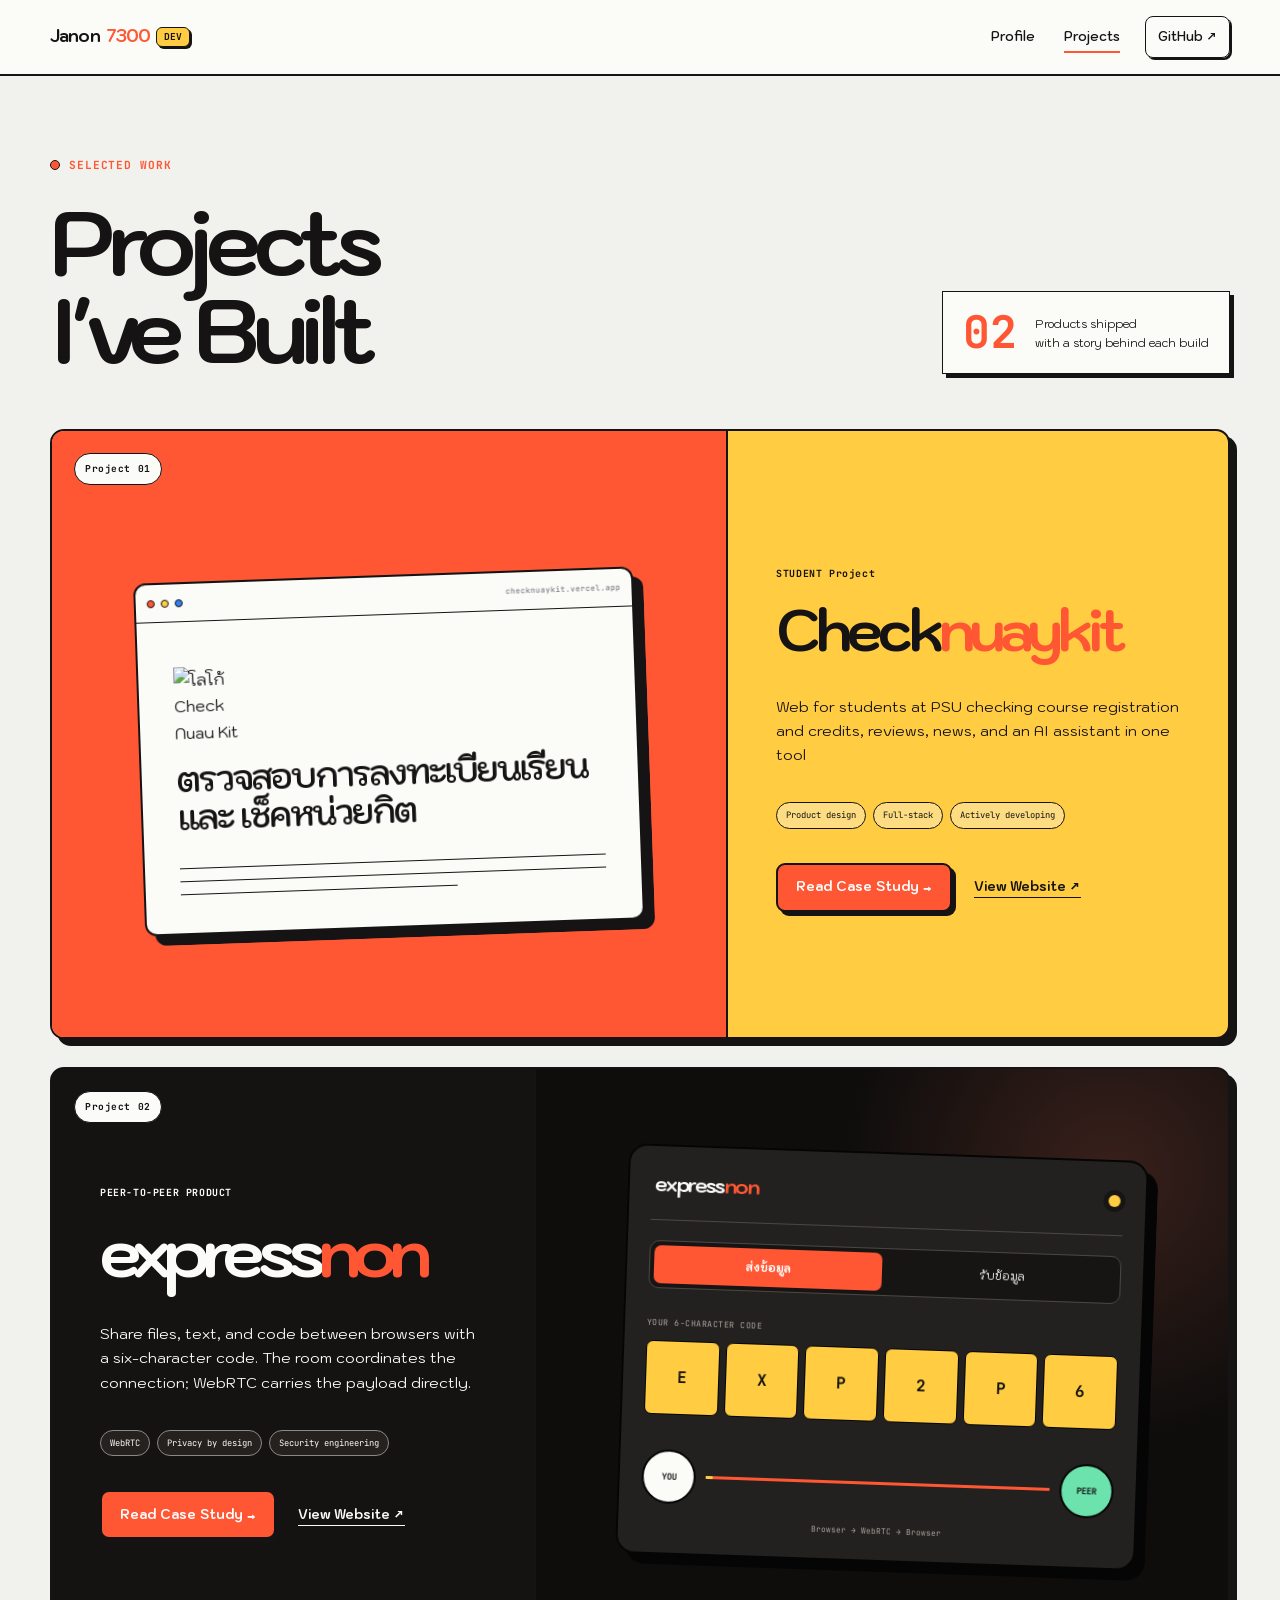
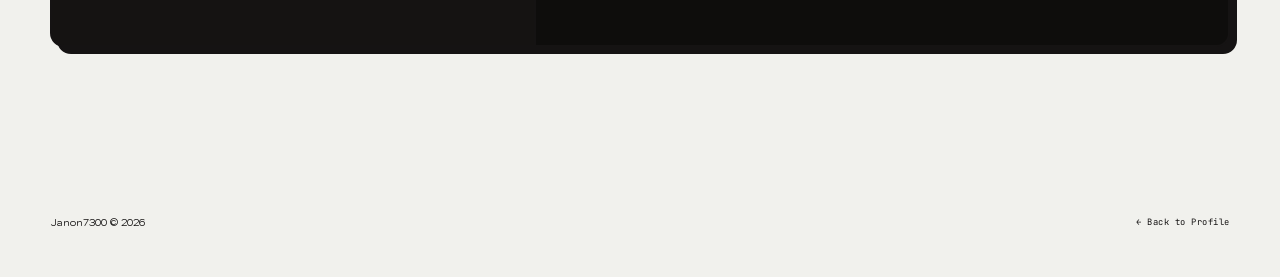
==== commit 6d04d57c: "Add expressnon project case study" ====
--- a/projects/index.html
+++ b/projects/index.html
@@ -25,7 +25,6 @@
       <nav id="site-nav" aria-label="เมนูหลัก">
         <a href="../">Profile</a>
         <a class="is-current" href="./" aria-current="page">Projects</a>
-        <a href="./checknuaykit/">Ex. Projects</a>
         <a class="nav-github" href="https://github.com/Janon7300" target="_blank" rel="noreferrer">GitHub ↗</a>
       </nav>
     </div>
@@ -38,8 +37,8 @@
         <h1>Projects<br>I've Built</h1>
       </div>
       <div class="works-count">
-        <strong>01</strong>
-        <p>Projects ready to share<br>and space for future work</p>
+        <strong>02</strong>
+        <p>Products shipped<br>with a story behind each build</p>
       </div>
     </header>
 
@@ -71,13 +70,30 @@
         </div>
       </article>
 
-      <article class="project-row project-next" data-reveal>
+      <article class="project-row project-express" data-reveal>
         <div class="project-number mono">Project 02</div>
-        <div>
-          <p class="mono">SPACE RESERVED</p>
-          <h2>Next Project<br><span>Coming Soon</span></h2>
+        <div class="project-copy express-copy">
+          <p class="mono project-kicker">PEER-TO-PEER PRODUCT</p>
+          <h2>express<em>non</em></h2>
+          <p>Share files, text, and code between browsers with a six-character code. The room coordinates the connection; WebRTC carries the payload directly.</p>
+          <ul class="tag-list" aria-label="บทบาทและแนวคิดหลัก">
+            <li>WebRTC</li><li>Privacy by design</li><li>Security engineering</li>
+          </ul>
+          <div class="button-row">
+            <a class="button button-primary" href="./expressnon/">Read Case Study →</a>
+            <a class="text-link" href="https://expressnon.vercel.app/" target="_blank" rel="noreferrer">View Website ↗</a>
+          </div>
         </div>
-        <span class="next-symbol" aria-hidden="true">＋</span>
+        <div class="express-visual" data-tilt aria-label="ภาพจำลองเส้นทางการส่งข้อมูลของ expressnon">
+          <div class="express-mini-window">
+            <div class="express-mini-head"><strong>express<span>non</span></strong><i></i></div>
+            <div class="express-mini-tabs"><b>ส่งข้อมูล</b><span>รับข้อมูล</span></div>
+            <p class="mono">YOUR 6-CHARACTER CODE</p>
+            <div class="code-cells" aria-hidden="true"><i>E</i><i>X</i><i>P</i><i>2</i><i>P</i><i>6</i></div>
+            <div class="mini-route" aria-hidden="true"><span>YOU</span><b></b><i>PEER</i></div>
+            <small>Browser → WebRTC → Browser</small>
+          </div>
+        </div>
       </article>
     </section>
   </main>
--- a/assets/site.css
+++ b/assets/site.css
@@ -101,6 +101,7 @@
 .mock-content { padding: 45px 35px 38px; }.mock-content img { width: 72px; height: 72px; object-fit: contain; }.mock-content p { margin: 22px 0 30px; font-size: clamp(1.5rem, 2.6vw, 2.7rem); font-weight: 600; line-height: 1.15; letter-spacing: -.06em; }.mock-lines { display:grid;gap:12px }.mock-lines span { height: 1px; background: var(--ink); }.mock-lines span:last-child{width:65%}
 .project-copy { display: flex; flex-direction: column; align-items: flex-start; justify-content: center; padding: 65px 48px; }.project-kicker { font-size: .62rem; font-weight: 700; }.project-copy h2 { margin: 12px 0 26px; font-size: clamp(3.25rem, 4.5vw, 4.3rem); line-height: .86; letter-spacing: -.085em; }.project-copy h2 em { color: var(--coral); font-style: normal; }.project-copy>p:not(.project-kicker){font-size:.92rem}.tag-list { display:flex;flex-wrap:wrap;gap:7px;padding:0;margin:20px 0 34px;list-style:none}.tag-list li { padding:5px 9px;border:1px solid var(--ink);border-radius:50px;background:color-mix(in srgb,var(--paper) 35%,transparent);font-family:var(--mono);font-size:.55rem}
 .project-next { display: grid; grid-template-columns: 150px 1fr auto; align-items: center; gap: 30px; min-height: 230px; padding: 45px; background: var(--blue); }.project-next .project-number{position:static}.project-next p{margin:0;color:var(--muted);font-size:.6rem}.project-next h2{margin:12px 0 0;font-size:clamp(1.8rem,4vw,3.6rem);line-height:1;letter-spacing:-.07em}.project-next h2 span{color:var(--muted)}.next-symbol{font-size:6rem;font-weight:200}
+.project-express{display:grid;grid-template-columns:.82fr 1.18fr;min-height:580px;overflow:hidden;color:var(--paper);background:#151312}.project-express .project-number{color:var(--ink)}.express-copy{order:1}.express-copy h2{font-size:clamp(3.3rem,5.3vw,5.3rem);letter-spacing:-.095em}.express-copy h2 em,.express-wordmark span,.express-mini-head span{color:var(--coral);font-style:normal}.express-copy .tag-list li{border-color:#8d8883;background:#24211f}.express-copy .text-link{border-color:var(--paper)}.express-visual{order:2;display:grid;place-items:center;padding:80px 45px;background:radial-gradient(circle at 83% 18%,#39201b 0,transparent 36%),#0e0d0c;border-left:var(--line);transform-style:preserve-3d;transition:transform .18s ease-out}.express-mini-window{width:min(100%,520px);padding:22px;background:#23211f;border:2px solid #050505;border-radius:19px;box-shadow:10px 10px 0 #050505;transform:rotate(2deg) translateZ(18px)}.express-mini-head{display:flex;align-items:center;justify-content:space-between;padding:0 3px 18px;border-bottom:1px solid #4b4743}.express-mini-head strong{font-size:1.25rem;letter-spacing:-.08em}.express-mini-head i{width:12px;height:12px;background:var(--yellow);border-radius:50%;box-shadow:0 0 0 5px #171513}.express-mini-tabs{display:grid;grid-template-columns:1fr 1fr;gap:6px;margin:20px 0;padding:4px;background:#171513;border:1px solid #4b4743;border-radius:10px;text-align:center}.express-mini-tabs>*{padding:10px;border-radius:7px;font-size:.7rem}.express-mini-tabs b{color:#fff;background:var(--coral)}.express-mini-window>p{margin:28px 0 10px;color:#aaa39d;font-size:.52rem}.code-cells{display:grid;grid-template-columns:repeat(6,1fr);gap:6px}.code-cells i,.poster-code i{display:grid;place-items:center;aspect-ratio:1;color:var(--ink);background:var(--yellow);border:1.5px solid #050505;border-radius:7px;font-family:var(--mono);font-style:normal;font-weight:700}.mini-route{display:grid;grid-template-columns:auto 1fr auto;align-items:center;gap:10px;margin:35px 0 14px}.mini-route span,.mini-route i{display:grid;place-items:center;width:54px;aspect-ratio:1;background:var(--paper);border:2px solid #050505;border-radius:50%;color:var(--ink);font-family:var(--mono);font-size:.55rem;font-style:normal;font-weight:700}.mini-route i{background:#6ce2ad}.mini-route b{position:relative;height:3px;background:var(--coral);overflow:hidden}.mini-route b::after{position:absolute;top:-2px;width:7px;height:7px;background:var(--yellow);border-radius:50%;content:"";animation:packet 2s linear infinite}.express-mini-window small{display:block;color:#aaa39d;text-align:center;font-family:var(--mono);font-size:.5rem}
 
 /* Case study */
 .case-hero { display:grid;grid-template-columns:minmax(0,1.15fr) minmax(330px,.72fr);gap:clamp(50px,7vw,100px);align-items:center;min-height:calc(100vh - 74px);padding-block:70px}.case-title h1{margin:0;font-size:clamp(5rem,8vw,8rem);line-height:.7;letter-spacing:-.1em}.case-title h1 span,.case-title h1 em{display:block}.case-title h1 em{color:var(--coral);font-style:normal}.case-title>p:last-child{margin:45px 0 0;font-size:clamp(1.2rem,2vw,1.7rem);font-weight:500}.case-poster{position:relative;padding:28px 30px 32px;background:var(--yellow);border:var(--line);border-radius:14px;box-shadow:10px 10px 0 var(--ink);transform:rotate(2deg);transition:transform .18s ease-out}.poster-head{display:flex;justify-content:space-between;padding-bottom:18px;border-bottom:1px solid var(--ink);font-size:.55rem}.case-poster img{width:72px;height:72px;margin:34px 0 18px;object-fit:contain}.case-poster p{margin:0 0 28px;font-size:clamp(1.8rem,2.7vw,2.8rem);font-weight:600;line-height:1.03;letter-spacing:-.065em}.case-poster a{display:inline-block;border-bottom:2px solid var(--ink);font-size:.78rem;font-weight:700}.case-meta{grid-column:1/-1;display:grid;grid-template-columns:repeat(3,1fr);margin:0;border-top:1px solid var(--ink);border-left:1px solid var(--ink)}.case-meta div{padding:15px 18px;border-right:1px solid var(--ink);border-bottom:1px solid var(--ink)}.case-meta dt{color:var(--coral);font-family:var(--mono);font-size:.55rem;font-weight:700}.case-meta dd{margin:5px 0 0;font-size:.75rem}
@@ -114,6 +115,13 @@
 .stack-grid{display:grid;grid-template-columns:repeat(4,1fr);border-top:var(--line);border-left:var(--line);box-shadow:var(--shadow)}.stack-grid article{min-height:260px;padding:25px;border-right:var(--line);border-bottom:var(--line);background:var(--paper)}.stack-grid article:nth-child(2){background:var(--yellow)}.stack-grid article:nth-child(3){background:var(--blue)}.stack-grid article:nth-child(4){background:var(--coral)}.stack-grid span{font-family:var(--mono);font-size:.6rem}.stack-grid h3{margin:70px 0 12px;font-size:1.4rem}.stack-grid p{margin:0;font-size:.75rem}
 .case-outro{padding:clamp(100px,14vw,190px) 0;color:var(--paper);background:var(--ink);text-align:center}.case-outro .mono{color:var(--yellow);font-size:.65rem}.case-outro h2{max-width:1050px;margin:35px auto 55px;font-size:clamp(2.7rem,5vw,5.4rem);line-height:1.06;letter-spacing:-.065em}.case-outro h2 em{color:var(--coral);font-style:normal}.centered{justify-content:center}
 .site-footer{display:flex;align-items:center;justify-content:space-between;min-height:110px;font-size:.65rem}.site-footer .mono{font-size:.55rem}
+
+/* expressnon case study */
+.express-case{--express-dark:#13110f;--express-panel:#23201e;--express-green:#6ce2ad}.express-case .site-header{color:var(--paper);background:color-mix(in srgb,var(--express-dark) 94%,transparent);border-color:#3c3733}.express-case .menu-button{color:var(--ink)}.express-case .nav-github{border-color:var(--paper);box-shadow:2px 2px 0 var(--coral)}.express-hero .case-title h1{font-size:clamp(4.9rem,9.5vw,9rem);line-height:.72}.express-hero .case-title h1 em{display:inline}.express-poster{color:var(--paper);background:radial-gradient(circle at 90% 5%,#46231c 0,transparent 35%),var(--express-panel);border-color:#050505;box-shadow:10px 10px 0 #050505;transform:rotate(-2deg)}.express-poster .poster-head{border-color:#5a544f}.express-wordmark{margin:38px 0 22px;font-size:clamp(2.4rem,4vw,4rem);font-weight:700;letter-spacing:-.1em}.express-poster>p{margin-bottom:22px}.poster-code{display:grid;grid-template-columns:repeat(6,1fr);gap:5px;margin:0 0 28px}.poster-code i{font-size:.72rem}.express-poster>a{border-color:var(--paper)}
+.express-problem{display:grid;grid-template-columns:1fr 120px 1fr;align-items:stretch}.express-problem article{min-height:310px;padding:34px;background:var(--paper);border:var(--line);box-shadow:var(--shadow)}.express-problem article.accent{background:var(--yellow)}.express-problem article>span{font-size:.58rem}.express-problem article strong{display:block;margin:70px 0 20px;font-size:clamp(1.5rem,2.6vw,2.6rem);line-height:1.12;letter-spacing:-.055em}.express-problem article p{margin:0;color:var(--muted);font-size:.8rem}.problem-switch{display:flex;flex-direction:column;align-items:center;justify-content:center;gap:15px}.problem-switch i{width:2px;height:65px;background:var(--ink)}.problem-switch b{writing-mode:vertical-rl;color:var(--coral);font-family:var(--mono);font-size:.6rem;letter-spacing:.1em}
+.express-dark-section,.express-security-section{color:var(--paper);background:var(--express-dark)}.express-flow{display:grid;grid-template-columns:repeat(4,1fr);padding:0;margin:0;list-style:none;border:1px solid #4d4843}.express-flow li{position:relative;min-height:310px;padding:28px;border-right:1px solid #4d4843}.express-flow li:last-child{border-right:0}.express-flow li>span{display:grid;place-items:center;width:38px;height:38px;color:var(--ink);background:var(--yellow);border-radius:50%;font-family:var(--mono);font-size:.65rem}.express-flow strong{display:block;margin:78px 0 17px;font-size:1.45rem}.express-flow p{margin:0;color:#aaa39d;font-size:.76rem}.express-flow li::after{position:absolute;right:-8px;top:45px;z-index:2;width:14px;height:14px;background:var(--coral);border-radius:50%;content:""}.express-flow li:last-child::after{display:none}
+.architecture-board{display:grid;grid-template-columns:220px 1fr 220px;align-items:center;gap:0;padding:50px;background:var(--express-dark);border:var(--line);box-shadow:var(--shadow)}.architecture-peer{display:flex;flex-direction:column;justify-content:space-between;min-height:220px;padding:24px;color:var(--paper);background:var(--express-panel);border:1px solid #625c57}.architecture-peer.receiver{color:var(--ink);background:var(--express-green);border-color:var(--ink)}.architecture-peer>span{font-size:.55rem}.architecture-peer strong{font-size:1.45rem}.architecture-peer small{color:#aaa39d}.architecture-peer.receiver small{color:#3d5549}.architecture-direct{text-align:center}.architecture-direct>p{margin:0 15px 14px;color:var(--coral);font-size:.52rem}.architecture-direct>div{position:relative;height:3px;background:var(--coral)}.architecture-direct>div::after{position:absolute;right:-2px;top:-5px;width:11px;height:11px;border-top:3px solid var(--coral);border-right:3px solid var(--coral);content:"";transform:rotate(45deg)}.architecture-direct i{position:absolute;top:-3px;width:9px;height:9px;background:var(--yellow);border-radius:50%;animation:packet 2.8s linear infinite}.architecture-direct i:nth-child(2){animation-delay:.55s}.architecture-direct i:nth-child(3){animation-delay:1.1s}.architecture-direct i:nth-child(4){animation-delay:1.65s}.architecture-direct i:nth-child(5){animation-delay:2.2s}.architecture-direct>b{display:block;margin-top:14px;color:var(--paper);font-family:var(--mono);font-size:.55rem}.architecture-control{grid-column:1/-1;display:grid;grid-template-columns:140px repeat(3,1fr);gap:0;margin-top:50px;color:var(--paper);border:1px solid #625c57}.architecture-control>span{padding:20px;color:var(--yellow);font-size:.55rem}.architecture-control>div{padding:20px;border-left:1px solid #625c57}.architecture-control b,.architecture-control small{display:block}.architecture-control b{font-size:.75rem}.architecture-control small{color:#aaa39d;font-size:.62rem}.architecture-control>p{grid-column:1/-1;margin:0;padding:14px 20px;color:#aaa39d;background:#1c1917;border-top:1px solid #625c57;font-size:.7rem;text-align:center}
+.express-feature-grid .feature-card strong{margin-top:45px}.security-layers{display:grid;grid-template-columns:repeat(3,1fr);border-top:1px solid #56504b;border-left:1px solid #56504b}.security-layers article{min-height:280px;padding:28px;border-right:1px solid #56504b;border-bottom:1px solid #56504b}.security-layers span{display:inline-block;padding:5px 8px;color:var(--ink);background:var(--yellow);font-family:var(--mono);font-size:.55rem;font-weight:700}.security-layers strong{display:block;margin:62px 0 16px;font-size:1.25rem}.security-layers p{margin:0;color:#aaa39d;font-size:.73rem}.boundary-grid{display:grid;grid-template-columns:1fr 1fr;gap:20px}.boundary-grid article{min-height:250px;padding:30px;background:var(--paper);border:var(--line);box-shadow:4px 4px 0 var(--ink)}.boundary-grid b{color:var(--coral);font-family:var(--mono);font-size:.65rem}.boundary-grid strong{display:block;margin:50px 0 16px;font-size:1.35rem}.boundary-grid p{margin:0;color:var(--muted);font-size:.75rem}.express-outro{background:radial-gradient(circle at 85% 20%,#47231d 0,transparent 34%),var(--express-dark)}
 
 [data-reveal] { opacity: 0; transform: translateY(28px); transition: opacity .7s ease, transform .7s cubic-bezier(.2,.75,.25,1); transition-delay: var(--delay, 0ms); }
 [data-reveal].is-visible { opacity: 1; transform: none; }
@@ -140,3 +148,17 @@
 @media (prefers-reduced-motion: reduce) {
   html{scroll-behavior:auto}*,*::before,*::after{animation-duration:.01ms!important;animation-iteration-count:1!important;transition-duration:.01ms!important}[data-reveal]{opacity:1;transform:none}
 }
+
+@media (max-width: 1000px) {
+  .project-express{grid-template-columns:1fr}.express-copy{order:2}.express-visual{order:1;min-height:500px;border-left:0;border-bottom:var(--line)}
+  .express-problem{grid-template-columns:1fr}.problem-switch{flex-direction:row;padding:25px}.problem-switch i{width:65px;height:2px}.problem-switch b{writing-mode:horizontal-tb}
+  .express-flow{grid-template-columns:1fr 1fr}.express-flow li:nth-child(2){border-right:0}.express-flow li:nth-child(-n+2){border-bottom:1px solid #4d4843}.express-flow li:nth-child(2)::after{display:none}
+  .architecture-board{grid-template-columns:1fr;gap:30px}.architecture-direct{display:grid;justify-items:center;gap:10px;width:100%;margin:0}.architecture-direct>p,.architecture-direct>b{position:static;margin:0}.architecture-direct>div{width:3px;height:90px}.architecture-direct>div::after{right:-4px;top:auto;bottom:-1px;transform:rotate(135deg)}.architecture-direct i{left:-3px;animation-name:packet-vertical}.architecture-control{grid-template-columns:1fr 1fr;margin-top:10px}.architecture-control>span{grid-column:1/-1}.architecture-control>div{border-top:1px solid #625c57}.architecture-control>div:nth-of-type(1){border-left:0}.architecture-control>div:nth-of-type(3){grid-column:1/-1;border-left:0}.security-layers{grid-template-columns:1fr 1fr}
+}
+
+@media (max-width: 700px) {
+  .project-express{min-height:0}.express-visual{min-height:420px;padding:65px 20px 35px}.express-mini-window{padding:16px}.express-copy h2{font-size:3.7rem}.code-cells{gap:4px}
+  .express-case nav{color:var(--ink)}.express-hero .case-title h1{font-size:clamp(4rem,19vw,5.8rem)}.express-problem article{min-height:260px;padding:25px}.express-problem article strong{margin-top:45px}
+  .express-flow{grid-template-columns:1fr}.express-flow li,.express-flow li:nth-child(-n+2){min-height:240px;border-right:0;border-bottom:1px solid #4d4843}.express-flow li:last-child{border-bottom:0}.express-flow li::after{display:none}.express-flow strong{margin-top:45px}
+  .architecture-board{padding:25px 18px}.architecture-peer{min-height:190px}.architecture-control{grid-template-columns:1fr}.architecture-control>div,.architecture-control>div:nth-of-type(3){grid-column:auto;border-left:0}.security-layers{grid-template-columns:1fr}.security-layers article{min-height:240px}.security-layers strong{margin-top:45px}.boundary-grid{grid-template-columns:1fr}.boundary-grid article{min-height:220px;padding:25px}.boundary-grid strong{margin-top:38px}
+}
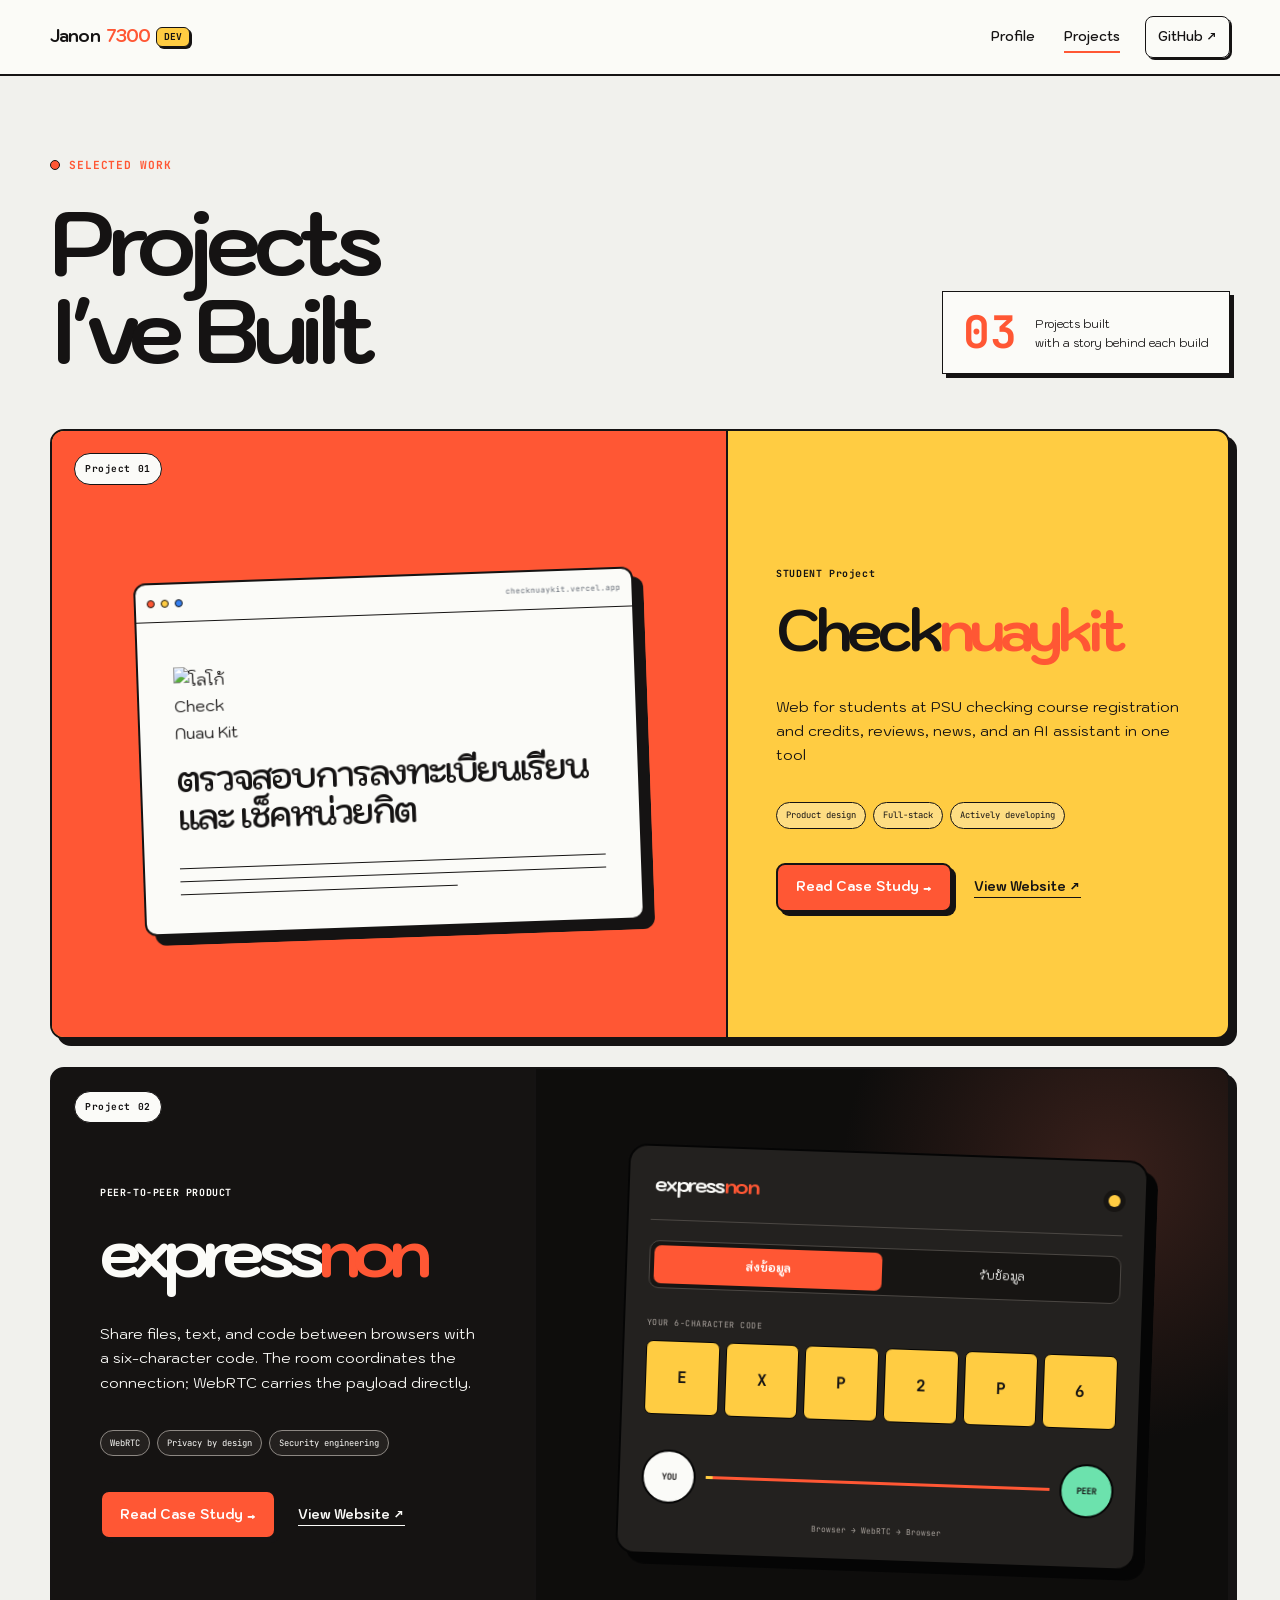
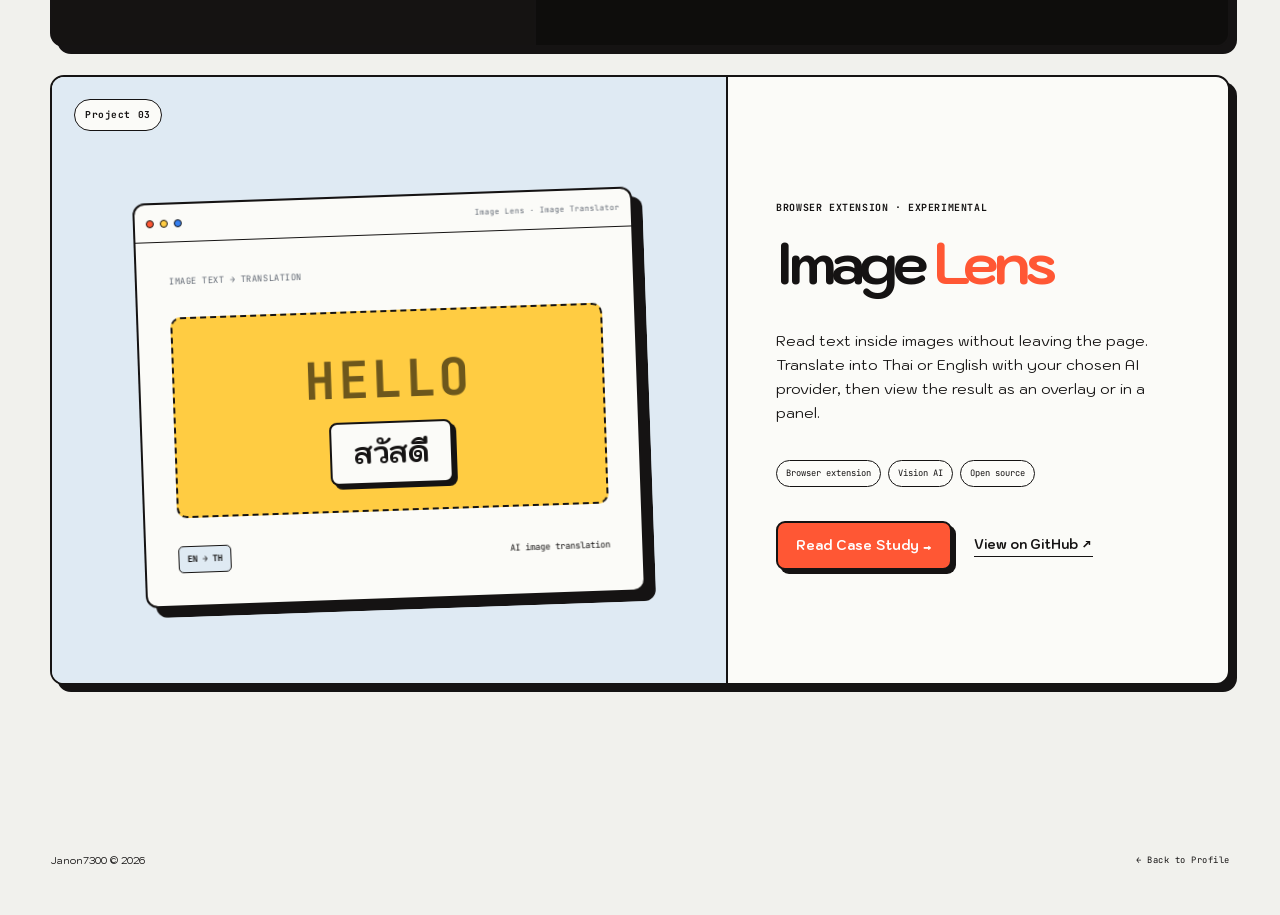
==== commit 9e6f2c28: "web update1" ====
--- a/projects/index.html
+++ b/projects/index.html
@@ -37,8 +37,8 @@
         <h1>Projects<br>I've Built</h1>
       </div>
       <div class="works-count">
-        <strong>02</strong>
-        <p>Products shipped<br>with a story behind each build</p>
+        <strong>03</strong>
+        <p>Projects built<br>with a story behind each build</p>
       </div>
     </header>
 
@@ -95,6 +95,31 @@
           </div>
         </div>
       </article>
+      <article class="project-row project-featured project-lens" data-reveal>
+        <div class="project-number mono">Project 03</div>
+        <div class="project-visual lens-visual" data-tilt>
+          <div class="browser-mock">
+            <div class="browser-top"><i></i><i></i><i></i><span>Image Lens · Image Translator</span></div>
+            <div class="lens-demo" role="img" aria-label="ภาพประกอบแนวคิดการแปลข้อความจาก HELLO เป็น สวัสดี ไม่ใช่ภาพหน้าจอจริง">
+              <span class="mono lens-demo-label">IMAGE TEXT → TRANSLATION</span>
+              <div class="lens-sample"><span lang="en">HELLO</span><strong lang="th">สวัสดี</strong></div>
+              <div class="lens-demo-footer"><b>EN → TH</b><span>AI image translation</span></div>
+            </div>
+          </div>
+        </div>
+        <div class="project-copy">
+          <p class="mono project-kicker">BROWSER EXTENSION · EXPERIMENTAL</p>
+          <h2>Image <em>Lens</em></h2>
+          <p>Read text inside images without leaving the page. Translate into Thai or English with your chosen AI provider, then view the result as an overlay or in a panel.</p>
+          <ul class="tag-list" aria-label="เทคโนโลยีและรูปแบบโปรเจค">
+            <li>Browser extension</li><li>Vision AI</li><li>Open source</li>
+          </ul>
+          <div class="button-row">
+            <a class="button button-primary" href="./image-lens/">Read Case Study →</a>
+            <a class="text-link" href="https://github.com/Janon7300/image-lens" target="_blank" rel="noreferrer">View on GitHub ↗</a>
+          </div>
+        </div>
+      </article>
     </section>
   </main>
 
--- a/assets/site.css
+++ b/assets/site.css
@@ -1,4 +1,5 @@
 :root {
+  color-scheme: only light;
   --canvas: #f1f1ed;
   --paper: #fbfbf8;
   --ink: #151313;
@@ -103,6 +104,20 @@
 .project-next { display: grid; grid-template-columns: 150px 1fr auto; align-items: center; gap: 30px; min-height: 230px; padding: 45px; background: var(--blue); }.project-next .project-number{position:static}.project-next p{margin:0;color:var(--muted);font-size:.6rem}.project-next h2{margin:12px 0 0;font-size:clamp(1.8rem,4vw,3.6rem);line-height:1;letter-spacing:-.07em}.project-next h2 span{color:var(--muted)}.next-symbol{font-size:6rem;font-weight:200}
 .project-express{display:grid;grid-template-columns:.82fr 1.18fr;min-height:580px;overflow:hidden;color:var(--paper);background:#151312}.project-express .project-number{color:var(--ink)}.express-copy{order:1}.express-copy h2{font-size:clamp(3.3rem,5.3vw,5.3rem);letter-spacing:-.095em}.express-copy h2 em,.express-wordmark span,.express-mini-head span{color:var(--coral);font-style:normal}.express-copy .tag-list li{border-color:#8d8883;background:#24211f}.express-copy .text-link{border-color:var(--paper)}.express-visual{order:2;display:grid;place-items:center;padding:80px 45px;background:radial-gradient(circle at 83% 18%,#39201b 0,transparent 36%),#0e0d0c;border-left:var(--line);transform-style:preserve-3d;transition:transform .18s ease-out}.express-mini-window{width:min(100%,520px);padding:22px;background:#23211f;border:2px solid #050505;border-radius:19px;box-shadow:10px 10px 0 #050505;transform:rotate(2deg) translateZ(18px)}.express-mini-head{display:flex;align-items:center;justify-content:space-between;padding:0 3px 18px;border-bottom:1px solid #4b4743}.express-mini-head strong{font-size:1.25rem;letter-spacing:-.08em}.express-mini-head i{width:12px;height:12px;background:var(--yellow);border-radius:50%;box-shadow:0 0 0 5px #171513}.express-mini-tabs{display:grid;grid-template-columns:1fr 1fr;gap:6px;margin:20px 0;padding:4px;background:#171513;border:1px solid #4b4743;border-radius:10px;text-align:center}.express-mini-tabs>*{padding:10px;border-radius:7px;font-size:.7rem}.express-mini-tabs b{color:#fff;background:var(--coral)}.express-mini-window>p{margin:28px 0 10px;color:#aaa39d;font-size:.52rem}.code-cells{display:grid;grid-template-columns:repeat(6,1fr);gap:6px}.code-cells i,.poster-code i{display:grid;place-items:center;aspect-ratio:1;color:var(--ink);background:var(--yellow);border:1.5px solid #050505;border-radius:7px;font-family:var(--mono);font-style:normal;font-weight:700}.mini-route{display:grid;grid-template-columns:auto 1fr auto;align-items:center;gap:10px;margin:35px 0 14px}.mini-route span,.mini-route i{display:grid;place-items:center;width:54px;aspect-ratio:1;background:var(--paper);border:2px solid #050505;border-radius:50%;color:var(--ink);font-family:var(--mono);font-size:.55rem;font-style:normal;font-weight:700}.mini-route i{background:#6ce2ad}.mini-route b{position:relative;height:3px;background:var(--coral);overflow:hidden}.mini-route b::after{position:absolute;top:-2px;width:7px;height:7px;background:var(--yellow);border-radius:50%;content:"";animation:packet 2s linear infinite}.express-mini-window small{display:block;color:#aaa39d;text-align:center;font-family:var(--mono);font-size:.5rem}
 
+/* Image Lens */
+.project-lens { background: var(--paper); }
+.project-lens .lens-visual { background: var(--blue); }
+.lens-demo { padding: 32px; }
+.lens-demo-label { display: block; color: var(--muted); font-size: .55rem; }
+.lens-sample { position: relative; display: grid; place-items: center; min-height: 190px; margin-block: 28px; padding: 25px; background: var(--yellow); border: 2px dashed var(--ink); border-radius: 10px; }
+.lens-sample > span { color: #6d571c; font-family: var(--mono); font-size: clamp(2rem, 4vw, 3.2rem); font-weight: 700; letter-spacing: .05em; }
+.lens-sample > strong { padding: 6px 22px; background: var(--paper); border: var(--line); border-radius: 8px; box-shadow: 4px 4px 0 var(--ink); font-size: 1.8rem; }
+.lens-demo-footer { display: flex; align-items: center; justify-content: space-between; gap: 12px; font-family: var(--mono); font-size: .55rem; }
+.lens-demo-footer b { padding: 5px 8px; background: var(--blue); border: 1px solid var(--ink); border-radius: 5px; }
+.lens-case .lens-poster { background: var(--blue); }
+.lens-case .case-title h1 { line-height: .9; }
+.lens-case .button-secondary { color: var(--ink); }
+
 /* Case study */
 .case-hero { display:grid;grid-template-columns:minmax(0,1.15fr) minmax(330px,.72fr);gap:clamp(50px,7vw,100px);align-items:center;min-height:calc(100vh - 74px);padding-block:70px}.case-title h1{margin:0;font-size:clamp(5rem,8vw,8rem);line-height:.7;letter-spacing:-.1em}.case-title h1 span,.case-title h1 em{display:block}.case-title h1 em{color:var(--coral);font-style:normal}.case-title>p:last-child{margin:45px 0 0;font-size:clamp(1.2rem,2vw,1.7rem);font-weight:500}.case-poster{position:relative;padding:28px 30px 32px;background:var(--yellow);border:var(--line);border-radius:14px;box-shadow:10px 10px 0 var(--ink);transform:rotate(2deg);transition:transform .18s ease-out}.poster-head{display:flex;justify-content:space-between;padding-bottom:18px;border-bottom:1px solid var(--ink);font-size:.55rem}.case-poster img{width:72px;height:72px;margin:34px 0 18px;object-fit:contain}.case-poster p{margin:0 0 28px;font-size:clamp(1.8rem,2.7vw,2.8rem);font-weight:600;line-height:1.03;letter-spacing:-.065em}.case-poster a{display:inline-block;border-bottom:2px solid var(--ink);font-size:.78rem;font-weight:700}.case-meta{grid-column:1/-1;display:grid;grid-template-columns:repeat(3,1fr);margin:0;border-top:1px solid var(--ink);border-left:1px solid var(--ink)}.case-meta div{padding:15px 18px;border-right:1px solid var(--ink);border-bottom:1px solid var(--ink)}.case-meta dt{color:var(--coral);font-family:var(--mono);font-size:.55rem;font-weight:700}.case-meta dd{margin:5px 0 0;font-size:.75rem}
 .case-section { padding-block: clamp(80px,9vw,130px); border-top: 1.5px solid var(--ink); }.section-heading{margin-bottom:65px}.section-heading .mono{margin:0 0 28px;color:var(--coral);font-size:.65rem;font-weight:700}.section-heading h2{font-size:clamp(2.8rem,5.2vw,5.5rem);line-height:1;letter-spacing:-.07em}.split-heading{display:grid;grid-template-columns:160px minmax(0,1.15fr) minmax(250px,.55fr);align-items:end;gap:40px}.split-heading>*{margin:0}.split-heading .mono{align-self:start}.split-heading>p:last-child{color:var(--muted);font-size:.86rem}
@@ -117,7 +132,7 @@
 .site-footer{display:flex;align-items:center;justify-content:space-between;min-height:110px;font-size:.65rem}.site-footer .mono{font-size:.55rem}
 
 /* expressnon case study */
-.express-case{--express-dark:#13110f;--express-panel:#23201e;--express-green:#6ce2ad}.express-case .site-header{color:var(--paper);background:color-mix(in srgb,var(--express-dark) 94%,transparent);border-color:#3c3733}.express-case .menu-button{color:var(--ink)}.express-case .nav-github{border-color:var(--paper);box-shadow:2px 2px 0 var(--coral)}.express-hero .case-title h1{font-size:clamp(4.9rem,9.5vw,9rem);line-height:.72}.express-hero .case-title h1 em{display:inline}.express-poster{color:var(--paper);background:radial-gradient(circle at 90% 5%,#46231c 0,transparent 35%),var(--express-panel);border-color:#050505;box-shadow:10px 10px 0 #050505;transform:rotate(-2deg)}.express-poster .poster-head{border-color:#5a544f}.express-wordmark{margin:38px 0 22px;font-size:clamp(2.4rem,4vw,4rem);font-weight:700;letter-spacing:-.1em}.express-poster>p{margin-bottom:22px}.poster-code{display:grid;grid-template-columns:repeat(6,1fr);gap:5px;margin:0 0 28px}.poster-code i{font-size:.72rem}.express-poster>a{border-color:var(--paper)}
+.express-case{--express-dark:#13110f;--express-panel:#23201e;--express-green:#6ce2ad}.express-hero .case-title h1{font-size:clamp(4.9rem,9.5vw,9rem);line-height:.72}.express-hero .case-title h1 em{display:inline}.express-poster{color:var(--paper);background:radial-gradient(circle at 90% 5%,#46231c 0,transparent 35%),var(--express-panel);border-color:#050505;box-shadow:10px 10px 0 #050505;transform:rotate(-2deg)}.express-poster .poster-head{border-color:#5a544f}.express-wordmark{margin:38px 0 22px;font-size:clamp(2.4rem,4vw,4rem);font-weight:700;letter-spacing:-.1em}.express-poster>p{margin-bottom:22px}.poster-code{display:grid;grid-template-columns:repeat(6,1fr);gap:5px;margin:0 0 28px}.poster-code i{font-size:.72rem}.express-poster>a{border-color:var(--paper)}
 .express-problem{display:grid;grid-template-columns:1fr 120px 1fr;align-items:stretch}.express-problem article{min-height:310px;padding:34px;background:var(--paper);border:var(--line);box-shadow:var(--shadow)}.express-problem article.accent{background:var(--yellow)}.express-problem article>span{font-size:.58rem}.express-problem article strong{display:block;margin:70px 0 20px;font-size:clamp(1.5rem,2.6vw,2.6rem);line-height:1.12;letter-spacing:-.055em}.express-problem article p{margin:0;color:var(--muted);font-size:.8rem}.problem-switch{display:flex;flex-direction:column;align-items:center;justify-content:center;gap:15px}.problem-switch i{width:2px;height:65px;background:var(--ink)}.problem-switch b{writing-mode:vertical-rl;color:var(--coral);font-family:var(--mono);font-size:.6rem;letter-spacing:.1em}
 .express-dark-section,.express-security-section{color:var(--paper);background:var(--express-dark)}.express-flow{display:grid;grid-template-columns:repeat(4,1fr);padding:0;margin:0;list-style:none;border:1px solid #4d4843}.express-flow li{position:relative;min-height:310px;padding:28px;border-right:1px solid #4d4843}.express-flow li:last-child{border-right:0}.express-flow li>span{display:grid;place-items:center;width:38px;height:38px;color:var(--ink);background:var(--yellow);border-radius:50%;font-family:var(--mono);font-size:.65rem}.express-flow strong{display:block;margin:78px 0 17px;font-size:1.45rem}.express-flow p{margin:0;color:#aaa39d;font-size:.76rem}.express-flow li::after{position:absolute;right:-8px;top:45px;z-index:2;width:14px;height:14px;background:var(--coral);border-radius:50%;content:""}.express-flow li:last-child::after{display:none}
 .architecture-board{display:grid;grid-template-columns:220px 1fr 220px;align-items:center;gap:0;padding:50px;background:var(--express-dark);border:var(--line);box-shadow:var(--shadow)}.architecture-peer{display:flex;flex-direction:column;justify-content:space-between;min-height:220px;padding:24px;color:var(--paper);background:var(--express-panel);border:1px solid #625c57}.architecture-peer.receiver{color:var(--ink);background:var(--express-green);border-color:var(--ink)}.architecture-peer>span{font-size:.55rem}.architecture-peer strong{font-size:1.45rem}.architecture-peer small{color:#aaa39d}.architecture-peer.receiver small{color:#3d5549}.architecture-direct{text-align:center}.architecture-direct>p{margin:0 15px 14px;color:var(--coral);font-size:.52rem}.architecture-direct>div{position:relative;height:3px;background:var(--coral)}.architecture-direct>div::after{position:absolute;right:-2px;top:-5px;width:11px;height:11px;border-top:3px solid var(--coral);border-right:3px solid var(--coral);content:"";transform:rotate(45deg)}.architecture-direct i{position:absolute;top:-3px;width:9px;height:9px;background:var(--yellow);border-radius:50%;animation:packet 2.8s linear infinite}.architecture-direct i:nth-child(2){animation-delay:.55s}.architecture-direct i:nth-child(3){animation-delay:1.1s}.architecture-direct i:nth-child(4){animation-delay:1.65s}.architecture-direct i:nth-child(5){animation-delay:2.2s}.architecture-direct>b{display:block;margin-top:14px;color:var(--paper);font-family:var(--mono);font-size:.55rem}.architecture-control{grid-column:1/-1;display:grid;grid-template-columns:140px repeat(3,1fr);gap:0;margin-top:50px;color:var(--paper);border:1px solid #625c57}.architecture-control>span{padding:20px;color:var(--yellow);font-size:.55rem}.architecture-control>div{padding:20px;border-left:1px solid #625c57}.architecture-control b,.architecture-control small{display:block}.architecture-control b{font-size:.75rem}.architecture-control small{color:#aaa39d;font-size:.62rem}.architecture-control>p{grid-column:1/-1;margin:0;padding:14px 20px;color:#aaa39d;background:#1c1917;border-top:1px solid #625c57;font-size:.7rem;text-align:center}
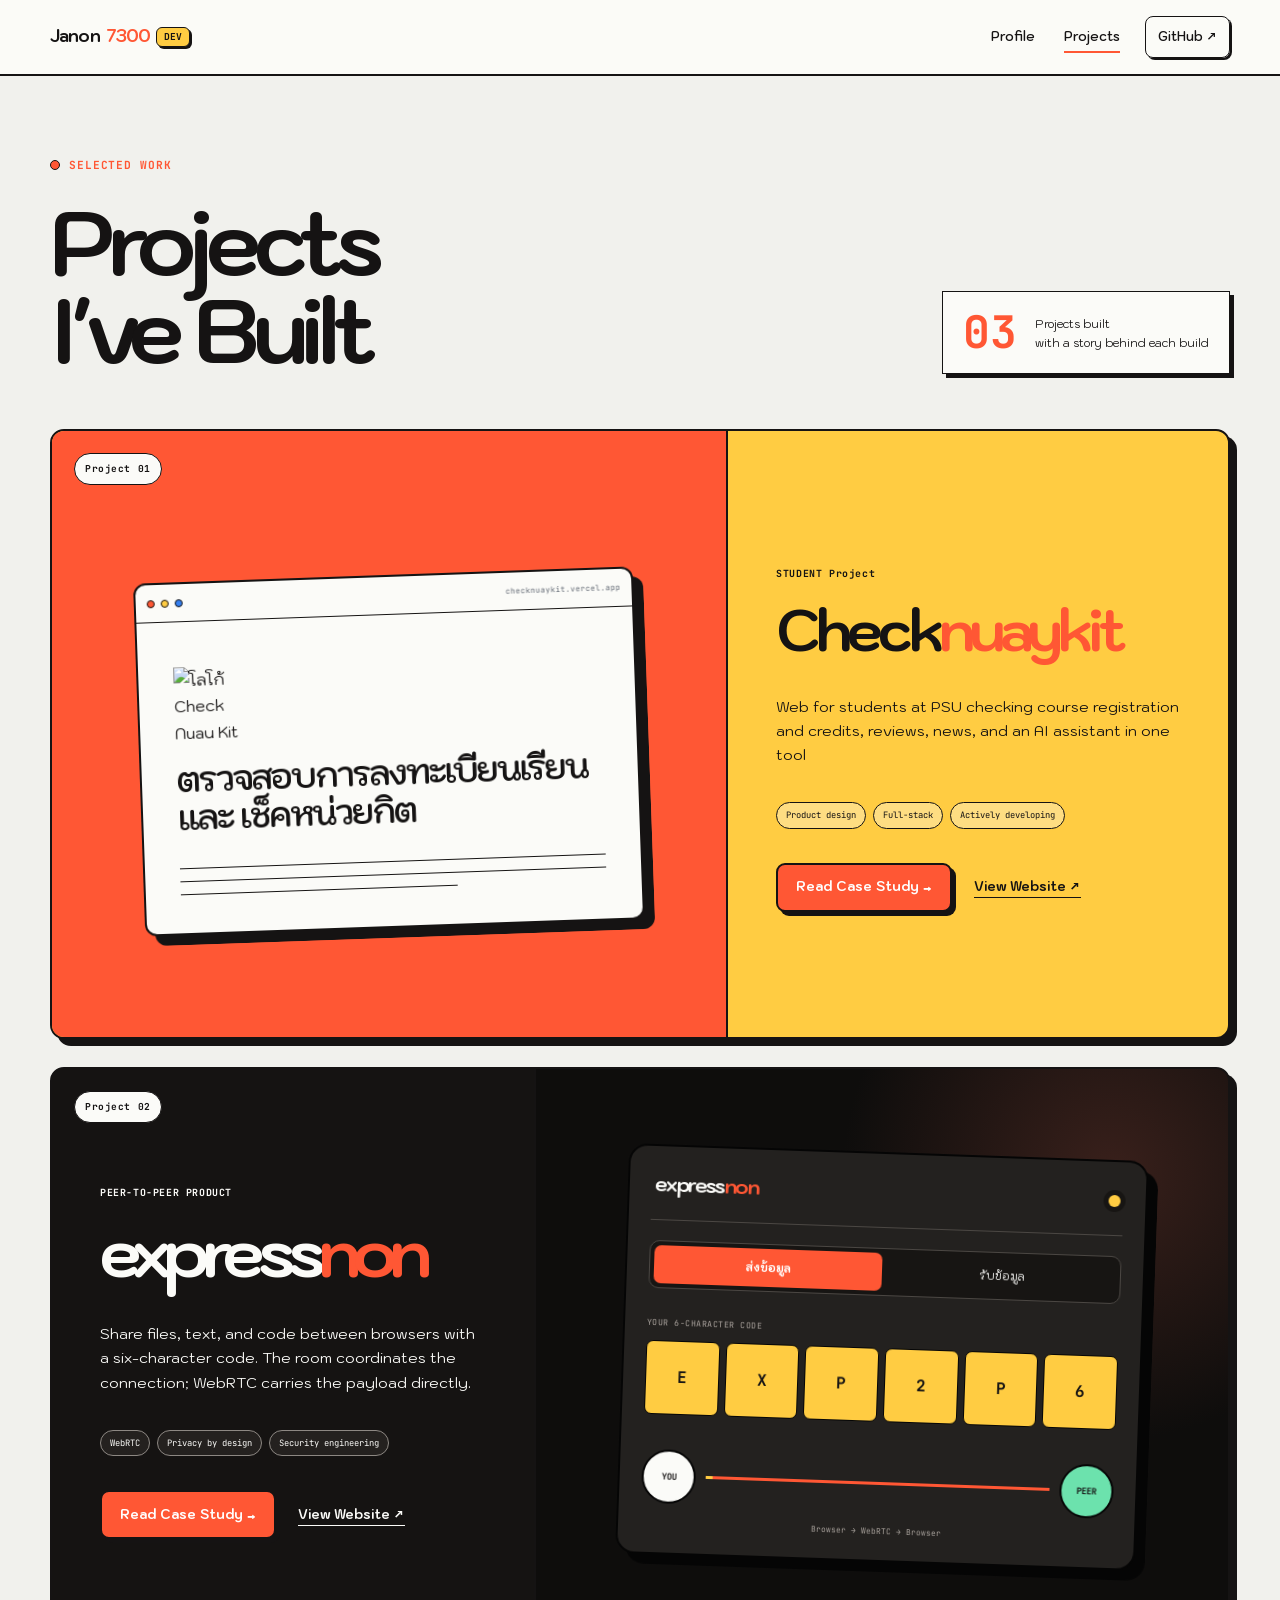
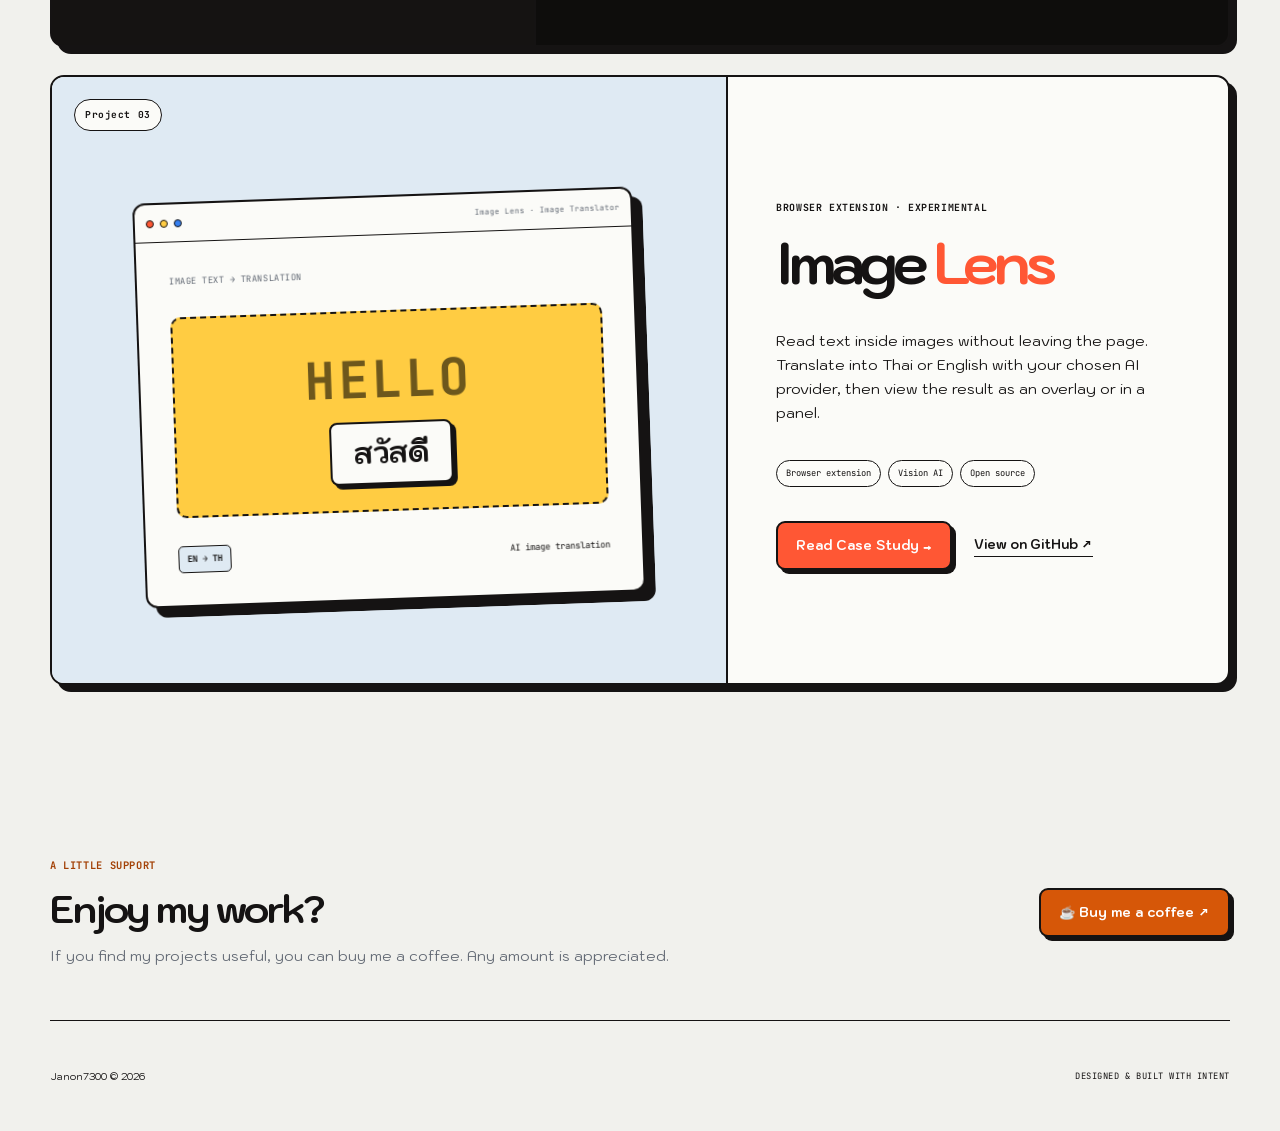
==== commit 47272060: "web update3" ====
--- a/projects/index.html
+++ b/projects/index.html
@@ -123,8 +123,32 @@
     </section>
   </main>
 
-  <footer class="site-footer wrap">
-    <p>Janon7300 © 2026</p><a class="mono" href="../">← Back to Profile</a>
+  <footer class="site-footer-shell">
+    <section class="footer-support wrap" aria-labelledby="support-heading" lang="en">
+      <div class="support-copy">
+        <p class="mono support-kicker">A LITTLE SUPPORT</p>
+        <h2 id="support-heading">Enjoy my work?</h2>
+        <p>If you find my projects useful, you can buy me a coffee. Any amount is appreciated.</p>
+      </div>
+      <div class="support-action" id="kofi-support">
+        <a class="button support-fallback" id="kofi-fallback" href="https://ko-fi.com/janondev" target="_blank" rel="noopener noreferrer">☕ Buy me a coffee ↗</a>
+        <script src="https://storage.ko-fi.com/cdn/widget/Widget_2.js"></script>
+        <script>
+          if (typeof kofiwidget2 !== 'undefined') {
+            kofiwidget2.init('Buy me a coffee', '#d65708', 'C8I326ZFPM');
+            kofiwidget2.draw();
+            document.addEventListener('DOMContentLoaded', function () {
+              if (document.querySelector('#kofi-support a:not(#kofi-fallback)')) {
+                document.getElementById('kofi-fallback').hidden = true;
+              }
+            }, { once: true });
+          }
+        </script>
+      </div>
+    </section>
+    <div class="site-footer wrap">
+      <p>Janon7300 © 2026</p><p class="mono">DESIGNED &amp; BUILT WITH INTENT</p>
+    </div>
   </footer>
 </body>
 </html>
--- a/assets/site.css
+++ b/assets/site.css
@@ -85,6 +85,17 @@
 .profile-next p { margin: 0; color: var(--coral); font-size: .7rem; }
 .profile-next a { max-width: 700px; font-size: clamp(2rem, 5vw, 5rem); font-weight: 600; line-height: 1.1; letter-spacing: -.07em; }
 .profile-next a span { color: var(--coral); }
+
+/* Support */
+.site-footer-shell { color: var(--ink); background: var(--canvas); }
+.footer-support { display: flex; align-items: center; justify-content: space-between; flex-wrap: wrap; gap: 28px; padding-block: 52px; border-bottom: 1px solid var(--ink); }
+.support-copy { flex: 1 1 300px; max-width: 680px; }
+.support-kicker { margin: 0 0 12px; color: #a34106; font-size: .65rem; font-weight: 700; }
+.support-copy h2 { margin: 0 0 12px; font-size: clamp(1.6rem, 3vw, 2.4rem); line-height: 1.2; letter-spacing: -.05em; }
+.support-copy > p:last-child { margin: 0; color: var(--muted); font-size: .9rem; }
+.support-action { max-width: 100%; }
+.support-fallback { color: #fff; background: #d65708; }
+.support-fallback[hidden] { display: none; }
 
 /* Works */
 .works-main { min-height: 100vh; padding-block: 80px 120px; }
